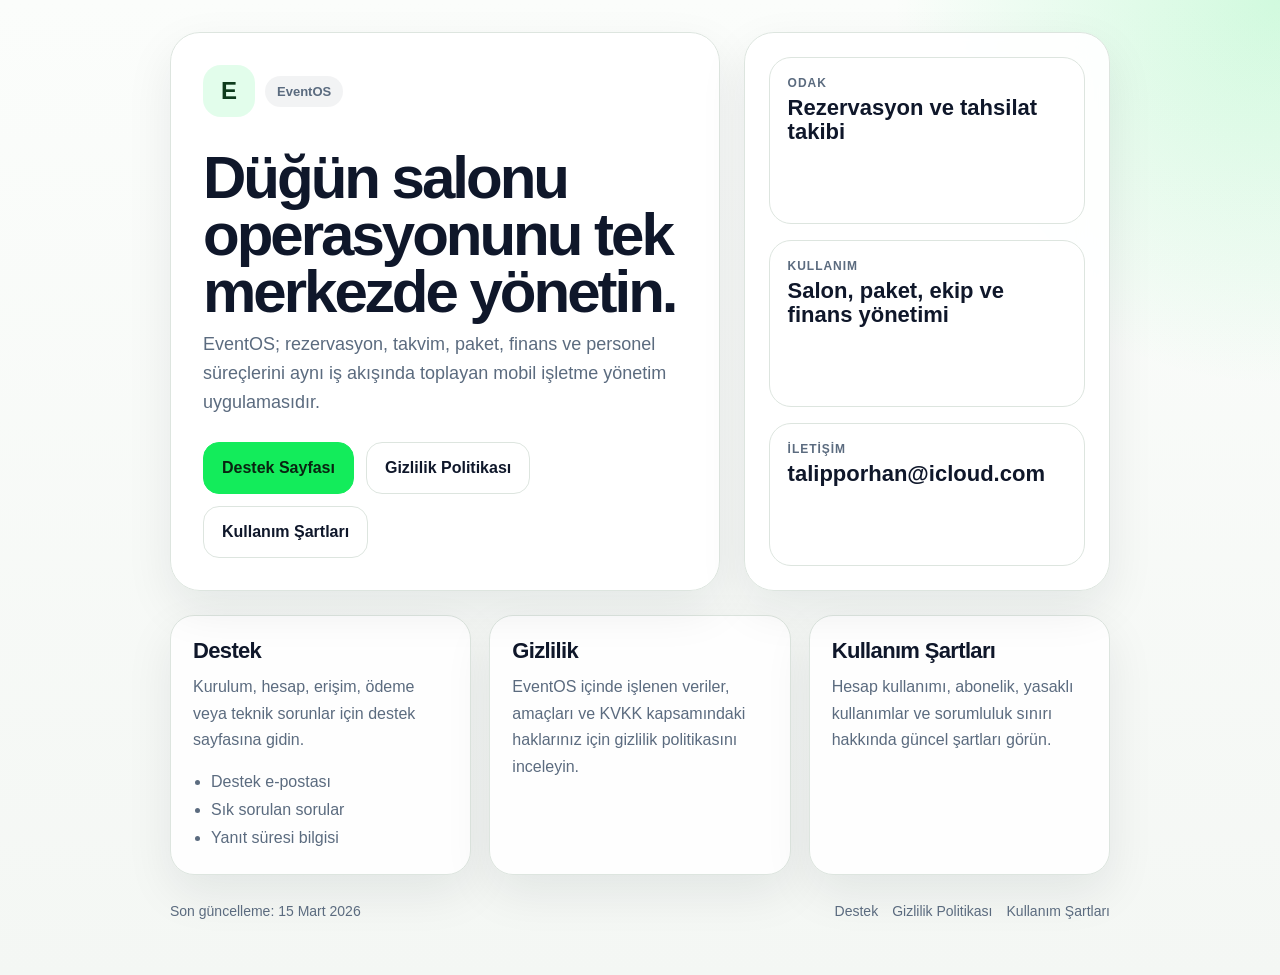
==== index.html @ c94a45d8 "Add files via upload" ====
<!DOCTYPE html>
<html lang="tr">
  <head>
    <meta charset="utf-8" />
    <meta name="viewport" content="width=device-width, initial-scale=1" />
    <title>EventOS</title>
    <style>
      :root {
        --bg: #f4f7f4;
        --surface: rgba(255, 255, 255, 0.92);
        --surface-strong: #ffffff;
        --text: #0f172a;
        --muted: #5b6b7f;
        --line: #dde5df;
        --accent: #13ec5b;
        --accent-dark: #0d3a1b;
        --shadow: 0 18px 48px rgba(15, 23, 42, 0.08);
      }

      * {
        box-sizing: border-box;
      }

      body {
        margin: 0;
        font-family: "SF Pro Display", "Inter", "Segoe UI", sans-serif;
        color: var(--text);
        background:
          radial-gradient(circle at top right, rgba(19, 236, 91, 0.18), transparent 24%),
          linear-gradient(180deg, #fbfdfb 0%, var(--bg) 100%);
      }

      a {
        color: inherit;
        text-decoration: none;
      }

      .shell {
        max-width: 980px;
        margin: 0 auto;
        padding: 32px 20px 56px;
      }

      .hero {
        display: grid;
        grid-template-columns: minmax(0, 1.2fr) minmax(280px, 0.8fr);
        gap: 24px;
        align-items: stretch;
      }

      .panel {
        background: var(--surface);
        border: 1px solid var(--line);
        border-radius: 30px;
        box-shadow: var(--shadow);
        backdrop-filter: blur(14px);
      }

      .hero-copy {
        padding: 32px;
      }

      .brand {
        display: inline-flex;
        align-items: center;
        gap: 10px;
        margin-bottom: 18px;
      }

      .brand-mark {
        width: 52px;
        height: 52px;
        border-radius: 18px;
        background: rgba(19, 236, 91, 0.12);
        display: grid;
        place-items: center;
        color: var(--accent-dark);
        font-weight: 900;
        font-size: 24px;
      }

      .eyebrow {
        display: inline-flex;
        align-items: center;
        gap: 8px;
        padding: 8px 12px;
        border-radius: 999px;
        background: rgba(15, 23, 42, 0.05);
        color: var(--muted);
        font-size: 13px;
        font-weight: 700;
      }

      h1 {
        margin: 14px 0 10px;
        font-size: clamp(38px, 6vw, 60px);
        line-height: 0.95;
        letter-spacing: -0.05em;
      }

      .lead {
        margin: 0;
        font-size: 18px;
        line-height: 1.6;
        color: var(--muted);
        max-width: 34rem;
      }

      .hero-actions {
        display: flex;
        flex-wrap: wrap;
        gap: 12px;
        margin-top: 26px;
      }

      .button {
        display: inline-flex;
        align-items: center;
        justify-content: center;
        min-height: 52px;
        padding: 0 18px;
        border-radius: 16px;
        border: 1px solid var(--line);
        background: var(--surface-strong);
        font-weight: 800;
      }

      .button-primary {
        background: var(--accent);
        border-color: var(--accent);
        color: #092411;
      }

      .hero-card {
        padding: 24px;
        display: grid;
        gap: 16px;
      }

      .metric {
        padding: 18px;
        border-radius: 22px;
        border: 1px solid var(--line);
        background: #fff;
      }

      .metric small {
        display: block;
        margin-bottom: 6px;
        color: var(--muted);
        font-size: 12px;
        font-weight: 800;
        letter-spacing: 0.08em;
        text-transform: uppercase;
      }

      .metric strong {
        display: block;
        font-size: 22px;
        line-height: 1.1;
      }

      .grid {
        display: grid;
        grid-template-columns: repeat(3, minmax(0, 1fr));
        gap: 18px;
        margin-top: 24px;
      }

      .card {
        padding: 22px;
        border-radius: 24px;
        border: 1px solid var(--line);
        background: rgba(255, 255, 255, 0.9);
        box-shadow: var(--shadow);
      }

      .card h2 {
        margin: 0 0 10px;
        font-size: 22px;
        letter-spacing: -0.03em;
      }

      .card p {
        margin: 0;
        color: var(--muted);
        line-height: 1.65;
      }

      .card ul {
        margin: 14px 0 0;
        padding-left: 18px;
        color: var(--muted);
        line-height: 1.75;
      }

      .footer {
        display: flex;
        flex-wrap: wrap;
        justify-content: space-between;
        gap: 12px;
        margin-top: 28px;
        color: var(--muted);
        font-size: 14px;
      }

      .footer-nav {
        display: flex;
        flex-wrap: wrap;
        gap: 14px;
      }

      @media (max-width: 860px) {
        .hero,
        .grid {
          grid-template-columns: 1fr;
        }

        .hero-copy,
        .hero-card,
        .card {
          padding: 24px;
        }
      }
    </style>
  </head>
  <body>
    <main class="shell">
      <section class="hero">
        <article class="panel hero-copy">
          <div class="brand">
            <div class="brand-mark">E</div>
            <span class="eyebrow">EventOS</span>
          </div>
          <h1>Düğün salonu operasyonunu tek merkezde yönetin.</h1>
          <p class="lead">
            EventOS; rezervasyon, takvim, paket, finans ve personel süreçlerini
            aynı iş akışında toplayan mobil işletme yönetim uygulamasıdır.
          </p>
          <div class="hero-actions">
            <a class="button button-primary" href="./support.html">Destek Sayfası</a>
            <a class="button" href="./privacy-policy.html">Gizlilik Politikası</a>
            <a class="button" href="./terms-of-use.html">Kullanım Şartları</a>
          </div>
        </article>

        <aside class="panel hero-card">
          <div class="metric">
            <small>Odak</small>
            <strong>Rezervasyon ve tahsilat takibi</strong>
          </div>
          <div class="metric">
            <small>Kullanım</small>
            <strong>Salon, paket, ekip ve finans yönetimi</strong>
          </div>
          <div class="metric">
            <small>İletişim</small>
            <strong>talipporhan@icloud.com</strong>
          </div>
        </aside>
      </section>

      <section class="grid">
        <article class="card">
          <h2>Destek</h2>
          <p>
            Kurulum, hesap, erişim, ödeme veya teknik sorunlar için destek
            sayfasına gidin.
          </p>
          <ul>
            <li>Destek e-postası</li>
            <li>Sık sorulan sorular</li>
            <li>Yanıt süresi bilgisi</li>
          </ul>
        </article>

        <article class="card">
          <h2>Gizlilik</h2>
          <p>
            EventOS içinde işlenen veriler, amaçları ve KVKK kapsamındaki
            haklarınız için gizlilik politikasını inceleyin.
          </p>
        </article>

        <article class="card">
          <h2>Kullanım Şartları</h2>
          <p>
            Hesap kullanımı, abonelik, yasaklı kullanımlar ve sorumluluk sınırı
            hakkında güncel şartları görün.
          </p>
        </article>
      </section>

      <footer class="footer">
        <span>Son güncelleme: 15 Mart 2026</span>
        <nav class="footer-nav">
          <a href="./support.html">Destek</a>
          <a href="./privacy-policy.html">Gizlilik Politikası</a>
          <a href="./terms-of-use.html">Kullanım Şartları</a>
        </nav>
      </footer>
    </main>
  </body>
</html>
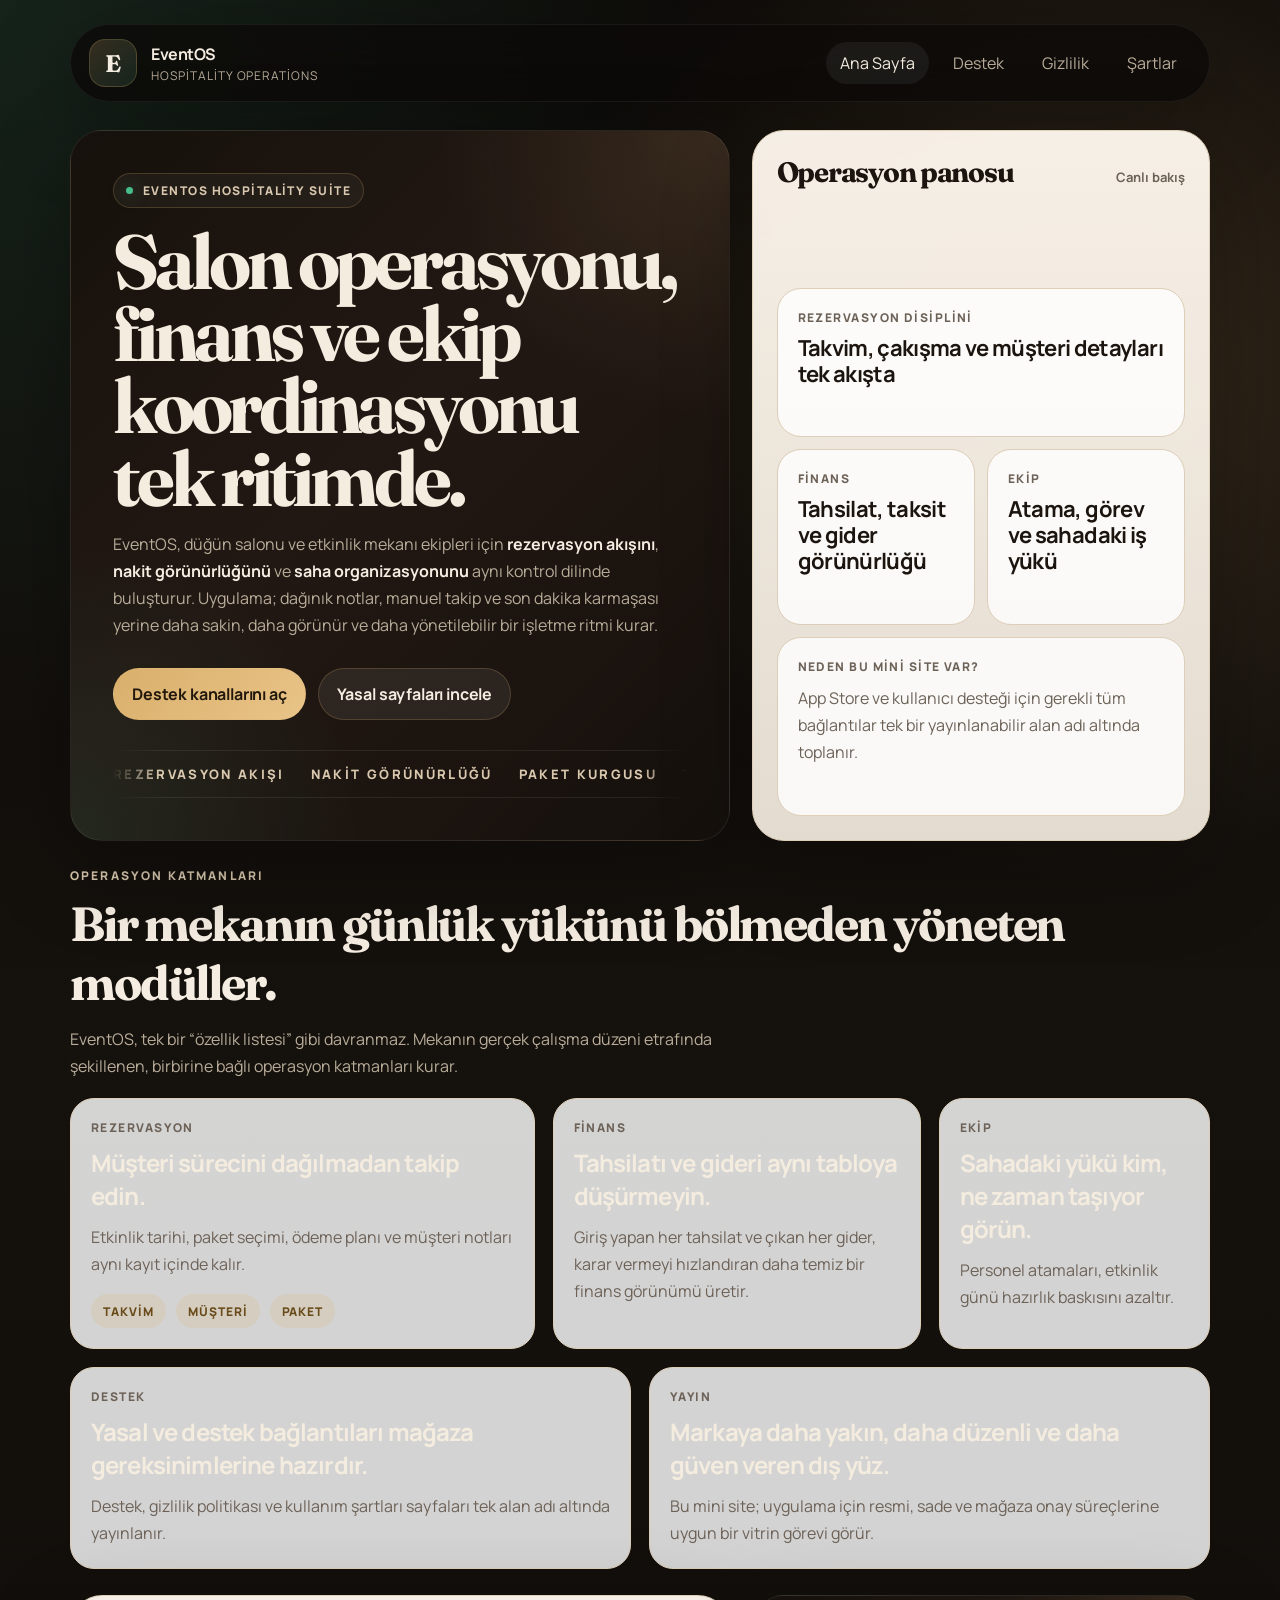
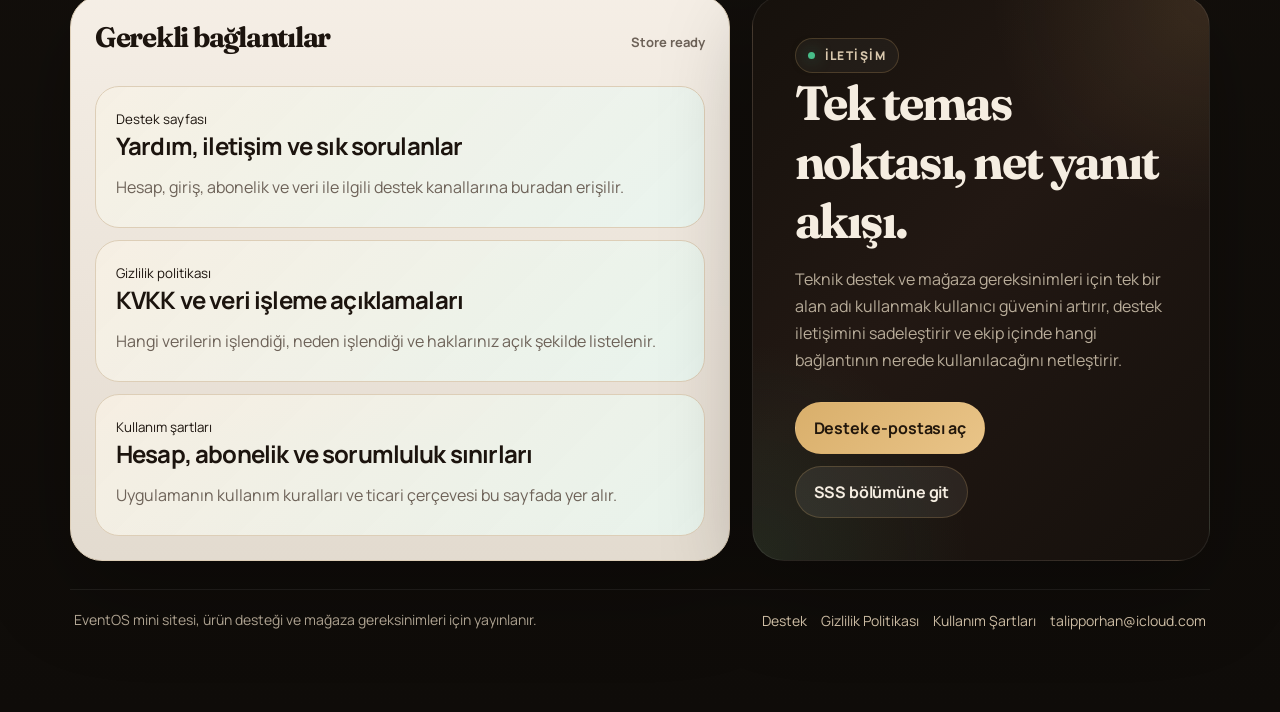
==== commit 3cce48f2: "Refresh marketing site design" ====
--- a/index.html
+++ b/index.html
@@ -3,302 +3,263 @@
   <head>
     <meta charset="utf-8" />
     <meta name="viewport" content="width=device-width, initial-scale=1" />
-    <title>EventOS</title>
-    <style>
-      :root {
-        --bg: #f4f7f4;
-        --surface: rgba(255, 255, 255, 0.92);
-        --surface-strong: #ffffff;
-        --text: #0f172a;
-        --muted: #5b6b7f;
-        --line: #dde5df;
-        --accent: #13ec5b;
-        --accent-dark: #0d3a1b;
-        --shadow: 0 18px 48px rgba(15, 23, 42, 0.08);
-      }
-
-      * {
-        box-sizing: border-box;
-      }
-
-      body {
-        margin: 0;
-        font-family: "SF Pro Display", "Inter", "Segoe UI", sans-serif;
-        color: var(--text);
-        background:
-          radial-gradient(circle at top right, rgba(19, 236, 91, 0.18), transparent 24%),
-          linear-gradient(180deg, #fbfdfb 0%, var(--bg) 100%);
-      }
-
-      a {
-        color: inherit;
-        text-decoration: none;
-      }
-
-      .shell {
-        max-width: 980px;
-        margin: 0 auto;
-        padding: 32px 20px 56px;
-      }
-
-      .hero {
-        display: grid;
-        grid-template-columns: minmax(0, 1.2fr) minmax(280px, 0.8fr);
-        gap: 24px;
-        align-items: stretch;
-      }
-
-      .panel {
-        background: var(--surface);
-        border: 1px solid var(--line);
-        border-radius: 30px;
-        box-shadow: var(--shadow);
-        backdrop-filter: blur(14px);
-      }
-
-      .hero-copy {
-        padding: 32px;
-      }
-
-      .brand {
-        display: inline-flex;
-        align-items: center;
-        gap: 10px;
-        margin-bottom: 18px;
-      }
-
-      .brand-mark {
-        width: 52px;
-        height: 52px;
-        border-radius: 18px;
-        background: rgba(19, 236, 91, 0.12);
-        display: grid;
-        place-items: center;
-        color: var(--accent-dark);
-        font-weight: 900;
-        font-size: 24px;
-      }
-
-      .eyebrow {
-        display: inline-flex;
-        align-items: center;
-        gap: 8px;
-        padding: 8px 12px;
-        border-radius: 999px;
-        background: rgba(15, 23, 42, 0.05);
-        color: var(--muted);
-        font-size: 13px;
-        font-weight: 700;
-      }
-
-      h1 {
-        margin: 14px 0 10px;
-        font-size: clamp(38px, 6vw, 60px);
-        line-height: 0.95;
-        letter-spacing: -0.05em;
-      }
-
-      .lead {
-        margin: 0;
-        font-size: 18px;
-        line-height: 1.6;
-        color: var(--muted);
-        max-width: 34rem;
-      }
-
-      .hero-actions {
-        display: flex;
-        flex-wrap: wrap;
-        gap: 12px;
-        margin-top: 26px;
-      }
-
-      .button {
-        display: inline-flex;
-        align-items: center;
-        justify-content: center;
-        min-height: 52px;
-        padding: 0 18px;
-        border-radius: 16px;
-        border: 1px solid var(--line);
-        background: var(--surface-strong);
-        font-weight: 800;
-      }
-
-      .button-primary {
-        background: var(--accent);
-        border-color: var(--accent);
-        color: #092411;
-      }
-
-      .hero-card {
-        padding: 24px;
-        display: grid;
-        gap: 16px;
-      }
-
-      .metric {
-        padding: 18px;
-        border-radius: 22px;
-        border: 1px solid var(--line);
-        background: #fff;
-      }
-
-      .metric small {
-        display: block;
-        margin-bottom: 6px;
-        color: var(--muted);
-        font-size: 12px;
-        font-weight: 800;
-        letter-spacing: 0.08em;
-        text-transform: uppercase;
-      }
-
-      .metric strong {
-        display: block;
-        font-size: 22px;
-        line-height: 1.1;
-      }
-
-      .grid {
-        display: grid;
-        grid-template-columns: repeat(3, minmax(0, 1fr));
-        gap: 18px;
-        margin-top: 24px;
-      }
-
-      .card {
-        padding: 22px;
-        border-radius: 24px;
-        border: 1px solid var(--line);
-        background: rgba(255, 255, 255, 0.9);
-        box-shadow: var(--shadow);
-      }
-
-      .card h2 {
-        margin: 0 0 10px;
-        font-size: 22px;
-        letter-spacing: -0.03em;
-      }
-
-      .card p {
-        margin: 0;
-        color: var(--muted);
-        line-height: 1.65;
-      }
-
-      .card ul {
-        margin: 14px 0 0;
-        padding-left: 18px;
-        color: var(--muted);
-        line-height: 1.75;
-      }
-
-      .footer {
-        display: flex;
-        flex-wrap: wrap;
-        justify-content: space-between;
-        gap: 12px;
-        margin-top: 28px;
-        color: var(--muted);
-        font-size: 14px;
-      }
-
-      .footer-nav {
-        display: flex;
-        flex-wrap: wrap;
-        gap: 14px;
-      }
-
-      @media (max-width: 860px) {
-        .hero,
-        .grid {
-          grid-template-columns: 1fr;
-        }
-
-        .hero-copy,
-        .hero-card,
-        .card {
-          padding: 24px;
+    <title>EventOS — Düğün Salonu Operasyonunu Tek Merkezde Yönetin</title>
+    <meta
+      name="description"
+      content="EventOS; düğün salonu ve etkinlik mekanı işletmeleri için rezervasyon, finans, paket ve personel süreçlerini tek akışta birleştiren operasyon platformudur."
+    />
+    <link rel="canonical" href="https://eventosportal.com/" />
+    <meta
+      property="og:title"
+      content="EventOS — Düğün Salonu Operasyonunu Tek Merkezde Yönetin"
+    />
+    <meta
+      property="og:description"
+      content="Rezervasyon, finans, paket ve ekip yönetimini aynı operasyon dili içinde toplayan EventOS mini sitesine göz atın."
+    />
+    <meta property="og:type" content="website" />
+    <meta property="og:url" content="https://eventosportal.com/" />
+    <meta
+      property="og:image"
+      content="https://eventosportal.com/assets/og-card.svg"
+    />
+    <meta name="twitter:card" content="summary_large_image" />
+    <meta
+      name="twitter:title"
+      content="EventOS — Düğün Salonu Operasyonunu Tek Merkezde Yönetin"
+    />
+    <meta
+      name="twitter:description"
+      content="Düğün salonu operasyonları için tasarlanmış modern rezervasyon, finans ve ekip yönetimi deneyimi."
+    />
+    <meta
+      name="twitter:image"
+      content="https://eventosportal.com/assets/og-card.svg"
+    />
+    <link rel="preconnect" href="https://fonts.googleapis.com" />
+    <link rel="preconnect" href="https://fonts.gstatic.com" crossorigin />
+    <link
+      href="https://fonts.googleapis.com/css2?family=Fraunces:opsz,wght@9..144,600;9..144,700&amp;family=Manrope:wght@400;500;700;800&amp;display=swap"
+      rel="stylesheet"
+    />
+    <link rel="icon" href="./assets/favicon.svg" type="image/svg+xml" />
+    <link rel="stylesheet" href="./assets/site.css" />
+    <script type="application/ld+json">
+      {
+        "@context": "https://schema.org",
+        "@type": "SoftwareApplication",
+        "name": "EventOS",
+        "applicationCategory": "BusinessApplication",
+        "operatingSystem": "iOS",
+        "url": "https://eventosportal.com/",
+        "description": "Düğün salonu ve etkinlik mekanı operasyonlarını tek merkezde yönetmek için geliştirilen mobil işletme yönetim uygulaması.",
+        "offers": {
+          "@type": "Offer",
+          "price": "0",
+          "priceCurrency": "TRY"
+        },
+        "publisher": {
+          "@type": "Organization",
+          "name": "EventOS",
+          "email": "talipporhan@icloud.com"
         }
       }
-    </style>
+    </script>
   </head>
-  <body>
-    <main class="shell">
-      <section class="hero">
-        <article class="panel hero-copy">
-          <div class="brand">
-            <div class="brand-mark">E</div>
-            <span class="eyebrow">EventOS</span>
+  <body class="page-home">
+    <a class="skip-link" href="#icerik">İçeriğe geç</a>
+    <div class="site-shell">
+      <header class="site-header">
+        <a class="brand" href="./index.html" aria-label="EventOS ana sayfa">
+          <span class="brand-mark">E</span>
+          <span class="brand-copy">
+            <strong>EventOS</strong>
+            <span>Hospitality Operations</span>
+          </span>
+        </a>
+        <nav class="nav-links" aria-label="Ana gezinme">
+          <a class="nav-link" href="./index.html" aria-current="page">Ana Sayfa</a>
+          <a class="nav-link" href="./support.html">Destek</a>
+          <a class="nav-link" href="./privacy-policy.html">Gizlilik</a>
+          <a class="nav-link" href="./terms-of-use.html">Şartlar</a>
+        </nav>
+      </header>
+
+      <main id="icerik">
+        <section class="hero-grid">
+          <article class="surface-dark hero-copy">
+            <span class="eyebrow">EventOS Hospitality Suite</span>
+            <h1>Salon operasyonu, finans ve ekip koordinasyonu tek ritimde.</h1>
+            <p>
+              EventOS, düğün salonu ve etkinlik mekanı ekipleri için
+              <strong>rezervasyon akışını</strong>,
+              <strong>nakit görünürlüğünü</strong> ve
+              <strong>saha organizasyonunu</strong> aynı kontrol dilinde buluşturur.
+              Uygulama; dağınık notlar, manuel takip ve son dakika karmaşası yerine
+              daha sakin, daha görünür ve daha yönetilebilir bir işletme ritmi kurar.
+            </p>
+            <div class="button-row">
+              <a class="button button-primary" href="./support.html">Destek kanallarını aç</a>
+              <a class="button button-secondary" href="./privacy-policy.html">Yasal sayfaları incele</a>
+            </div>
+            <div class="marquee" aria-hidden="true">
+              <div class="marquee-track">
+                <span>Rezervasyon akışı</span>
+                <span>Nakit görünürlüğü</span>
+                <span>Paket kurgusu</span>
+                <span>Takvim disiplini</span>
+                <span>Personel koordinasyonu</span>
+                <span>Rezervasyon akışı</span>
+                <span>Nakit görünürlüğü</span>
+                <span>Paket kurgusu</span>
+                <span>Takvim disiplini</span>
+                <span>Personel koordinasyonu</span>
+              </div>
+            </div>
+          </article>
+
+          <aside class="surface-paper hero-board" aria-label="Operasyon özeti">
+            <div class="board-heading">
+              <h2>Operasyon panosu</h2>
+              <span>Canlı bakış</span>
+            </div>
+            <div class="board-stack">
+              <article class="stat-card">
+                <small>Rezervasyon disiplini</small>
+                <strong>Takvim, çakışma ve müşteri detayları tek akışta</strong>
+              </article>
+              <div class="board-split">
+                <article class="stat-card">
+                  <small>Finans</small>
+                  <strong>Tahsilat, taksit ve gider görünürlüğü</strong>
+                </article>
+                <article class="stat-card">
+                  <small>Ekip</small>
+                  <strong>Atama, görev ve sahadaki iş yükü</strong>
+                </article>
+              </div>
+              <article class="timeline-card">
+                <small>Neden bu mini site var?</small>
+                <p>
+                  App Store ve kullanıcı desteği için gerekli tüm bağlantılar
+                  tek bir yayınlanabilir alan adı altında toplanır.
+                </p>
+              </article>
+            </div>
+          </aside>
+        </section>
+
+        <section class="section">
+          <div class="section-intro">
+            <div class="section-kicker">Operasyon Katmanları</div>
+            <h2 class="section-title">Bir mekanın günlük yükünü bölmeden yöneten modüller.</h2>
+            <p class="section-lead">
+              EventOS, tek bir “özellik listesi” gibi davranmaz. Mekanın gerçek
+              çalışma düzeni etrafında şekillenen, birbirine bağlı operasyon katmanları kurar.
+            </p>
           </div>
-          <h1>Düğün salonu operasyonunu tek merkezde yönetin.</h1>
-          <p class="lead">
-            EventOS; rezervasyon, takvim, paket, finans ve personel süreçlerini
-            aynı iş akışında toplayan mobil işletme yönetim uygulamasıdır.
-          </p>
-          <div class="hero-actions">
-            <a class="button button-primary" href="./support.html">Destek Sayfası</a>
-            <a class="button" href="./privacy-policy.html">Gizlilik Politikası</a>
-            <a class="button" href="./terms-of-use.html">Kullanım Şartları</a>
+          <div class="feature-grid">
+            <article class="feature-card">
+              <small>Rezervasyon</small>
+              <h3>Müşteri sürecini dağılmadan takip edin.</h3>
+              <p>
+                Etkinlik tarihi, paket seçimi, ödeme planı ve müşteri notları aynı kayıt içinde kalır.
+              </p>
+              <div class="tag-row">
+                <span class="tag">Takvim</span>
+                <span class="tag">Müşteri</span>
+                <span class="tag">Paket</span>
+              </div>
+            </article>
+            <article class="feature-card">
+              <small>Finans</small>
+              <h3>Tahsilatı ve gideri aynı tabloya düşürmeyin.</h3>
+              <p>
+                Giriş yapan her tahsilat ve çıkan her gider, karar vermeyi hızlandıran daha temiz bir finans görünümü üretir.
+              </p>
+            </article>
+            <article class="feature-card">
+              <small>Ekip</small>
+              <h3>Sahadaki yükü kim, ne zaman taşıyor görün.</h3>
+              <p>
+                Personel atamaları, etkinlik günü hazırlık baskısını azaltır.
+              </p>
+            </article>
+            <article class="feature-card">
+              <small>Destek</small>
+              <h3>Yasal ve destek bağlantıları mağaza gereksinimlerine hazırdır.</h3>
+              <p>
+                Destek, gizlilik politikası ve kullanım şartları sayfaları tek alan adı altında yayınlanır.
+              </p>
+            </article>
+            <article class="feature-card">
+              <small>Yayın</small>
+              <h3>Markaya daha yakın, daha düzenli ve daha güven veren dış yüz.</h3>
+              <p>
+                Bu mini site; uygulama için resmi, sade ve mağaza onay süreçlerine uygun bir vitrin görevi görür.
+              </p>
+            </article>
           </div>
-        </article>
-
-        <aside class="panel hero-card">
-          <div class="metric">
-            <small>Odak</small>
-            <strong>Rezervasyon ve tahsilat takibi</strong>
-          </div>
-          <div class="metric">
-            <small>Kullanım</small>
-            <strong>Salon, paket, ekip ve finans yönetimi</strong>
-          </div>
-          <div class="metric">
-            <small>İletişim</small>
-            <strong>talipporhan@icloud.com</strong>
-          </div>
-        </aside>
-      </section>
-
-      <section class="grid">
-        <article class="card">
-          <h2>Destek</h2>
-          <p>
-            Kurulum, hesap, erişim, ödeme veya teknik sorunlar için destek
-            sayfasına gidin.
-          </p>
-          <ul>
-            <li>Destek e-postası</li>
-            <li>Sık sorulan sorular</li>
-            <li>Yanıt süresi bilgisi</li>
-          </ul>
-        </article>
-
-        <article class="card">
-          <h2>Gizlilik</h2>
-          <p>
-            EventOS içinde işlenen veriler, amaçları ve KVKK kapsamındaki
-            haklarınız için gizlilik politikasını inceleyin.
-          </p>
-        </article>
-
-        <article class="card">
-          <h2>Kullanım Şartları</h2>
-          <p>
-            Hesap kullanımı, abonelik, yasaklı kullanımlar ve sorumluluk sınırı
-            hakkında güncel şartları görün.
-          </p>
-        </article>
-      </section>
+        </section>
+
+        <section class="section content-grid">
+          <article class="surface-paper hero-board">
+            <div class="board-heading">
+              <h2>Gerekli bağlantılar</h2>
+              <span>Store ready</span>
+            </div>
+            <div class="board-stack">
+              <article class="note-card">
+                <small>Destek sayfası</small>
+                <h3><a href="./support.html">Yardım, iletişim ve sık sorulanlar</a></h3>
+                <p>
+                  Hesap, giriş, abonelik ve veri ile ilgili destek kanallarına buradan erişilir.
+                </p>
+              </article>
+              <article class="note-card">
+                <small>Gizlilik politikası</small>
+                <h3><a href="./privacy-policy.html">KVKK ve veri işleme açıklamaları</a></h3>
+                <p>
+                  Hangi verilerin işlendiği, neden işlendiği ve haklarınız açık şekilde listelenir.
+                </p>
+              </article>
+              <article class="note-card">
+                <small>Kullanım şartları</small>
+                <h3><a href="./terms-of-use.html">Hesap, abonelik ve sorumluluk sınırları</a></h3>
+                <p>
+                  Uygulamanın kullanım kuralları ve ticari çerçevesi bu sayfada yer alır.
+                </p>
+              </article>
+            </div>
+          </article>
+
+          <article class="surface-dark hero-copy">
+            <span class="eyebrow">İletişim</span>
+            <h2 class="section-title">Tek temas noktası, net yanıt akışı.</h2>
+            <p>
+              Teknik destek ve mağaza gereksinimleri için tek bir alan adı kullanmak
+              kullanıcı güvenini artırır, destek iletişimini sadeleştirir ve ekip içinde
+              hangi bağlantının nerede kullanılacağını netleştirir.
+            </p>
+            <div class="button-row">
+              <a class="button button-primary" href="mailto:talipporhan@icloud.com">Destek e-postası aç</a>
+              <a class="button button-secondary" href="./support.html#sss">SSS bölümüne git</a>
+            </div>
+          </article>
+        </section>
+      </main>
 
       <footer class="footer">
-        <span>Son güncelleme: 15 Mart 2026</span>
-        <nav class="footer-nav">
+        <p class="footer-copy">
+          EventOS mini sitesi, ürün desteği ve mağaza gereksinimleri için yayınlanır.
+        </p>
+        <nav class="footer-nav" aria-label="Alt gezinme">
           <a href="./support.html">Destek</a>
           <a href="./privacy-policy.html">Gizlilik Politikası</a>
           <a href="./terms-of-use.html">Kullanım Şartları</a>
+          <a href="mailto:talipporhan@icloud.com">talipporhan@icloud.com</a>
         </nav>
       </footer>
-    </main>
+    </div>
   </body>
 </html>
--- a/assets/site.css
+++ b/assets/site.css
@@ -0,0 +1,760 @@
+:root {
+  color-scheme: dark;
+  --bg: #0f0c09;
+  --bg-strong: #17120e;
+  --bg-soft: #241c15;
+  --paper: #f5ede1;
+  --paper-strong: #fff8ef;
+  --paper-muted: #d9c8ae;
+  --text: #f4ecdf;
+  --text-muted: #b9ad9a;
+  --ink: #1c140e;
+  --ink-muted: #6d6258;
+  --accent: #d9af6b;
+  --accent-soft: rgba(217, 175, 107, 0.18);
+  --emerald: #47bd89;
+  --emerald-soft: rgba(71, 189, 137, 0.18);
+  --line: rgba(217, 175, 107, 0.22);
+  --paper-line: #ddceb7;
+  --shadow: 0 28px 90px rgba(0, 0, 0, 0.28);
+  --radius-xl: 32px;
+  --radius-lg: 24px;
+  --radius-md: 18px;
+  --radius-sm: 14px;
+}
+
+*,
+*::before,
+*::after {
+  box-sizing: border-box;
+}
+
+html {
+  scroll-behavior: smooth;
+}
+
+body {
+  margin: 0;
+  min-height: 100vh;
+  font-family: "Manrope", "Segoe UI", sans-serif;
+  color: var(--text);
+  background:
+    radial-gradient(circle at top left, rgba(71, 189, 137, 0.14), transparent 28%),
+    radial-gradient(circle at 85% 15%, rgba(217, 175, 107, 0.18), transparent 24%),
+    linear-gradient(180deg, #0d0a08 0%, #15110d 45%, #0f0c09 100%);
+}
+
+body::before {
+  content: "";
+  position: fixed;
+  inset: 0;
+  pointer-events: none;
+  background-image: linear-gradient(
+    rgba(255, 255, 255, 0.03) 1px,
+    transparent 1px
+  );
+  background-size: 100% 34px;
+  mask-image: linear-gradient(180deg, rgba(0, 0, 0, 0.45), transparent 80%);
+  opacity: 0.35;
+}
+
+a {
+  color: inherit;
+  text-decoration: none;
+}
+
+img {
+  display: block;
+  max-width: 100%;
+}
+
+button,
+input,
+textarea,
+select {
+  font: inherit;
+}
+
+:focus-visible {
+  outline: 3px solid rgba(217, 175, 107, 0.7);
+  outline-offset: 3px;
+}
+
+.skip-link {
+  position: absolute;
+  left: 16px;
+  top: -80px;
+  z-index: 999;
+  padding: 12px 16px;
+  border-radius: 999px;
+  background: var(--paper-strong);
+  color: var(--ink);
+  transition: top 0.2s ease;
+}
+
+.skip-link:focus {
+  top: 16px;
+}
+
+.site-shell {
+  position: relative;
+  max-width: 1180px;
+  margin: 0 auto;
+  padding: 24px 20px 80px;
+}
+
+.site-header {
+  display: flex;
+  align-items: center;
+  justify-content: space-between;
+  gap: 18px;
+  padding: 14px 18px;
+  margin-bottom: 28px;
+  border: 1px solid rgba(255, 255, 255, 0.06);
+  border-radius: 999px;
+  background: rgba(12, 10, 8, 0.78);
+  box-shadow: var(--shadow);
+  backdrop-filter: blur(18px);
+}
+
+.brand {
+  display: inline-flex;
+  align-items: center;
+  gap: 14px;
+  min-width: 0;
+}
+
+.brand-mark {
+  width: 48px;
+  height: 48px;
+  border-radius: 16px;
+  display: grid;
+  place-items: center;
+  border: 1px solid rgba(217, 175, 107, 0.22);
+  background:
+    linear-gradient(135deg, rgba(217, 175, 107, 0.18), rgba(71, 189, 137, 0.12)),
+    rgba(255, 255, 255, 0.02);
+  font-family: "Fraunces", Georgia, serif;
+  font-size: 24px;
+  font-weight: 700;
+  color: var(--paper);
+}
+
+.brand-copy {
+  display: grid;
+  gap: 2px;
+}
+
+.brand-copy strong {
+  font-size: 16px;
+  letter-spacing: -0.03em;
+}
+
+.brand-copy span {
+  color: var(--text-muted);
+  font-size: 12px;
+  letter-spacing: 0.08em;
+  text-transform: uppercase;
+}
+
+.nav-links {
+  display: flex;
+  flex-wrap: wrap;
+  justify-content: flex-end;
+  gap: 10px;
+}
+
+.nav-link {
+  display: inline-flex;
+  align-items: center;
+  justify-content: center;
+  min-height: 42px;
+  padding: 0 14px;
+  border-radius: 999px;
+  color: var(--text-muted);
+  transition:
+    color 0.2s ease,
+    background-color 0.2s ease,
+    border-color 0.2s ease;
+}
+
+.nav-link:hover,
+.nav-link[aria-current="page"] {
+  color: var(--paper);
+  background: rgba(255, 255, 255, 0.06);
+}
+
+.button-row {
+  display: flex;
+  flex-wrap: wrap;
+  gap: 12px;
+}
+
+.button {
+  display: inline-flex;
+  align-items: center;
+  justify-content: center;
+  min-height: 52px;
+  padding: 0 18px;
+  border-radius: 999px;
+  border: 1px solid var(--line);
+  background: rgba(255, 255, 255, 0.04);
+  color: var(--paper);
+  font-weight: 700;
+  letter-spacing: -0.01em;
+  transition:
+    transform 0.2s ease,
+    border-color 0.2s ease,
+    background-color 0.2s ease;
+}
+
+.button:hover {
+  transform: translateY(-1px);
+  border-color: rgba(217, 175, 107, 0.42);
+}
+
+.button-primary {
+  background: linear-gradient(135deg, var(--accent), #e9c488);
+  color: #22170c;
+  border-color: transparent;
+}
+
+.button-secondary {
+  background: rgba(255, 255, 255, 0.07);
+}
+
+.eyebrow {
+  display: inline-flex;
+  align-items: center;
+  gap: 10px;
+  padding: 8px 12px;
+  border-radius: 999px;
+  border: 1px solid rgba(217, 175, 107, 0.22);
+  background: rgba(255, 255, 255, 0.04);
+  color: var(--paper-muted);
+  font-size: 12px;
+  font-weight: 800;
+  letter-spacing: 0.12em;
+  text-transform: uppercase;
+}
+
+.eyebrow::before {
+  content: "";
+  width: 7px;
+  height: 7px;
+  border-radius: 999px;
+  background: var(--emerald);
+  box-shadow: 0 0 16px rgba(71, 189, 137, 0.6);
+}
+
+.hero-grid,
+.content-grid {
+  display: grid;
+  grid-template-columns: minmax(0, 1.18fr) minmax(300px, 0.82fr);
+  gap: 22px;
+}
+
+.surface-dark,
+.surface-paper {
+  position: relative;
+  overflow: hidden;
+  border-radius: var(--radius-xl);
+  box-shadow: var(--shadow);
+}
+
+.surface-dark {
+  border: 1px solid rgba(255, 255, 255, 0.08);
+  background:
+    radial-gradient(circle at top right, rgba(217, 175, 107, 0.12), transparent 30%),
+    radial-gradient(circle at left bottom, rgba(71, 189, 137, 0.1), transparent 30%),
+    linear-gradient(135deg, #16110c 0%, #221813 45%, #15100c 100%);
+}
+
+.surface-paper {
+  border: 1px solid var(--paper-line);
+  background:
+    linear-gradient(180deg, rgba(255, 248, 239, 0.96), rgba(245, 237, 225, 0.92));
+  color: var(--ink);
+}
+
+.hero-copy {
+  padding: 42px;
+}
+
+.hero-copy h1,
+.page-hero h1 {
+  margin: 18px 0 16px;
+  font-family: "Fraunces", Georgia, serif;
+  font-size: clamp(48px, 6vw, 78px);
+  line-height: 0.94;
+  letter-spacing: -0.055em;
+  text-wrap: balance;
+}
+
+.hero-copy p,
+.page-hero p,
+.section-lead,
+.support-note,
+.card-copy,
+.legal-lead,
+.legal-article p,
+.legal-article li,
+.faq-card p,
+.meta-card p,
+.contact-card p,
+.timeline-card p,
+.footer-copy {
+  max-width: 65ch;
+  color: var(--text-muted);
+  line-height: 1.7;
+}
+
+.hero-copy p strong,
+.page-hero p strong {
+  color: var(--paper);
+}
+
+.hero-copy .button-row {
+  margin-top: 28px;
+}
+
+.marquee {
+  position: relative;
+  margin-top: 30px;
+  padding: 14px 0;
+  border-top: 1px solid rgba(255, 255, 255, 0.08);
+  border-bottom: 1px solid rgba(255, 255, 255, 0.08);
+  overflow: hidden;
+  mask-image: linear-gradient(90deg, transparent, black 8%, black 92%, transparent);
+}
+
+.marquee-track {
+  display: flex;
+  gap: 26px;
+  width: max-content;
+  color: var(--paper-muted);
+  font-size: 13px;
+  font-weight: 800;
+  letter-spacing: 0.18em;
+  text-transform: uppercase;
+  animation: marquee 22s linear infinite;
+}
+
+.hero-board {
+  padding: 24px;
+  display: grid;
+  gap: 14px;
+}
+
+.board-heading {
+  display: flex;
+  justify-content: space-between;
+  gap: 16px;
+  align-items: baseline;
+}
+
+.board-heading h2,
+.section-title,
+.card-title,
+.legal-article h2 {
+  margin: 0;
+  font-family: "Fraunces", Georgia, serif;
+  letter-spacing: -0.045em;
+}
+
+.board-heading h2 {
+  font-size: 28px;
+}
+
+.board-heading span {
+  color: var(--ink-muted);
+  font-size: 13px;
+  font-weight: 700;
+}
+
+.stat-card,
+.timeline-card,
+.feature-card,
+.contact-card,
+.faq-card,
+.meta-card,
+.legal-card,
+.note-card {
+  border-radius: var(--radius-lg);
+  border: 1px solid var(--paper-line);
+  background: rgba(255, 255, 255, 0.82);
+}
+
+.stat-card,
+.timeline-card,
+.feature-card,
+.contact-card,
+.faq-card,
+.meta-card,
+.note-card {
+  padding: 20px;
+}
+
+.stat-card small,
+.timeline-card small,
+.feature-card small,
+.contact-card small,
+.faq-card small,
+.meta-card small,
+.legal-card small {
+  display: block;
+  margin-bottom: 10px;
+  color: var(--ink-muted);
+  font-size: 12px;
+  font-weight: 800;
+  letter-spacing: 0.12em;
+  text-transform: uppercase;
+}
+
+.stat-card strong,
+.contact-card strong,
+.faq-card strong,
+.meta-card strong,
+.timeline-card strong {
+  display: block;
+  font-size: 22px;
+  line-height: 1.18;
+  letter-spacing: -0.03em;
+}
+
+.board-stack {
+  display: grid;
+  gap: 12px;
+}
+
+.board-split {
+  display: grid;
+  grid-template-columns: repeat(2, minmax(0, 1fr));
+  gap: 12px;
+}
+
+.section {
+  margin-top: 26px;
+}
+
+.section-intro {
+  margin-bottom: 18px;
+}
+
+.section-kicker {
+  margin-bottom: 10px;
+  color: var(--paper-muted);
+  font-size: 12px;
+  font-weight: 800;
+  letter-spacing: 0.18em;
+  text-transform: uppercase;
+}
+
+.section-title {
+  font-size: clamp(34px, 4vw, 48px);
+  color: var(--paper);
+}
+
+.section-lead {
+  margin-top: 14px;
+}
+
+.feature-grid {
+  display: grid;
+  grid-template-columns: repeat(12, minmax(0, 1fr));
+  gap: 18px;
+}
+
+.feature-grid > *:nth-child(1) {
+  grid-column: span 5;
+}
+
+.feature-grid > *:nth-child(2) {
+  grid-column: span 4;
+}
+
+.feature-grid > *:nth-child(3) {
+  grid-column: span 3;
+}
+
+.feature-grid > *:nth-child(4),
+.feature-grid > *:nth-child(5) {
+  grid-column: span 6;
+}
+
+.feature-card {
+  min-height: 100%;
+}
+
+.feature-card h3,
+.contact-card h3,
+.legal-card h3,
+.note-card h3 {
+  margin: 0 0 12px;
+  font-size: 24px;
+  letter-spacing: -0.035em;
+}
+
+.feature-card p,
+.contact-card p,
+.note-card p,
+.timeline-card p,
+.faq-card p {
+  margin: 0;
+  color: var(--ink-muted);
+  line-height: 1.7;
+}
+
+.tag-row {
+  display: flex;
+  flex-wrap: wrap;
+  gap: 10px;
+  margin-top: 16px;
+}
+
+.tag {
+  display: inline-flex;
+  align-items: center;
+  min-height: 34px;
+  padding: 0 12px;
+  border-radius: 999px;
+  background: var(--accent-soft);
+  color: #694a19;
+  font-size: 12px;
+  font-weight: 800;
+  letter-spacing: 0.08em;
+  text-transform: uppercase;
+}
+
+.section-grid-two,
+.support-grid,
+.faq-grid,
+.legal-grid {
+  display: grid;
+  grid-template-columns: repeat(2, minmax(0, 1fr));
+  gap: 18px;
+}
+
+.page-hero {
+  padding: 34px;
+  margin-bottom: 24px;
+}
+
+.page-hero h1 {
+  font-size: clamp(42px, 5vw, 64px);
+}
+
+.page-hero p {
+  margin: 0;
+}
+
+.page-hero .button-row {
+  margin-top: 24px;
+}
+
+.page-hero-meta {
+  margin-top: 24px;
+  display: flex;
+  flex-wrap: wrap;
+  gap: 12px;
+}
+
+.meta-pill {
+  display: inline-flex;
+  align-items: center;
+  min-height: 38px;
+  padding: 0 14px;
+  border-radius: 999px;
+  background: rgba(255, 255, 255, 0.08);
+  color: var(--paper-muted);
+  border: 1px solid rgba(255, 255, 255, 0.08);
+  font-size: 13px;
+  font-weight: 700;
+}
+
+.legal-grid {
+  align-items: start;
+}
+
+.legal-sidebar {
+  display: grid;
+  gap: 18px;
+  position: sticky;
+  top: 24px;
+}
+
+.legal-article {
+  padding: 28px;
+  border-radius: var(--radius-xl);
+  border: 1px solid var(--paper-line);
+  background: rgba(255, 248, 239, 0.95);
+  color: var(--ink);
+  box-shadow: var(--shadow);
+}
+
+.legal-article > p:first-of-type {
+  margin-top: 0;
+}
+
+.legal-article h2 {
+  margin-top: 28px;
+  font-size: 28px;
+  color: var(--ink);
+}
+
+.legal-article ul {
+  padding-left: 20px;
+}
+
+.legal-nav {
+  display: grid;
+  gap: 10px;
+}
+
+.legal-nav a {
+  display: block;
+  padding: 14px 16px;
+  border-radius: var(--radius-sm);
+  border: 1px solid var(--paper-line);
+  background: rgba(255, 255, 255, 0.72);
+  color: var(--ink);
+  font-weight: 700;
+}
+
+.support-grid {
+  align-items: stretch;
+}
+
+.contact-card strong a,
+.legal-article a,
+.footer-nav a {
+  color: #51381b;
+}
+
+.faq-grid {
+  margin-top: 18px;
+}
+
+.note-card {
+  background:
+    linear-gradient(135deg, rgba(217, 175, 107, 0.15), rgba(71, 189, 137, 0.1)),
+    rgba(255, 255, 255, 0.82);
+}
+
+.footer {
+  display: flex;
+  flex-wrap: wrap;
+  justify-content: space-between;
+  gap: 14px;
+  align-items: center;
+  margin-top: 28px;
+  padding: 18px 4px 0;
+  border-top: 1px solid rgba(255, 255, 255, 0.08);
+}
+
+.footer-copy {
+  margin: 0;
+  font-size: 14px;
+}
+
+.footer-nav {
+  display: flex;
+  flex-wrap: wrap;
+  gap: 14px;
+  color: var(--paper-muted);
+  font-size: 14px;
+}
+
+.footer-nav a {
+  color: inherit;
+}
+
+.visually-hidden {
+  position: absolute;
+  width: 1px;
+  height: 1px;
+  padding: 0;
+  margin: -1px;
+  overflow: hidden;
+  clip: rect(0, 0, 0, 0);
+  white-space: nowrap;
+  border: 0;
+}
+
+@keyframes marquee {
+  from {
+    transform: translateX(0);
+  }
+  to {
+    transform: translateX(-50%);
+  }
+}
+
+@media (prefers-reduced-motion: reduce) {
+  html {
+    scroll-behavior: auto;
+  }
+
+  .marquee-track {
+    animation: none;
+  }
+
+  .button,
+  .nav-link {
+    transition: none;
+  }
+}
+
+@media (max-width: 980px) {
+  .site-header,
+  .hero-grid,
+  .content-grid,
+  .support-grid,
+  .faq-grid,
+  .legal-grid,
+  .section-grid-two {
+    grid-template-columns: 1fr;
+  }
+
+  .legal-sidebar {
+    position: static;
+  }
+
+  .feature-grid {
+    grid-template-columns: 1fr;
+  }
+
+  .feature-grid > *:nth-child(n) {
+    grid-column: auto;
+  }
+}
+
+@media (max-width: 720px) {
+  .site-shell {
+    padding-inline: 16px;
+  }
+
+  .site-header,
+  .hero-copy,
+  .hero-board,
+  .page-hero,
+  .legal-article,
+  .stat-card,
+  .timeline-card,
+  .feature-card,
+  .contact-card,
+  .faq-card,
+  .meta-card,
+  .note-card {
+    padding: 20px;
+  }
+
+  .hero-copy h1,
+  .page-hero h1 {
+    font-size: clamp(38px, 13vw, 56px);
+  }
+
+  .board-split {
+    grid-template-columns: 1fr;
+  }
+}
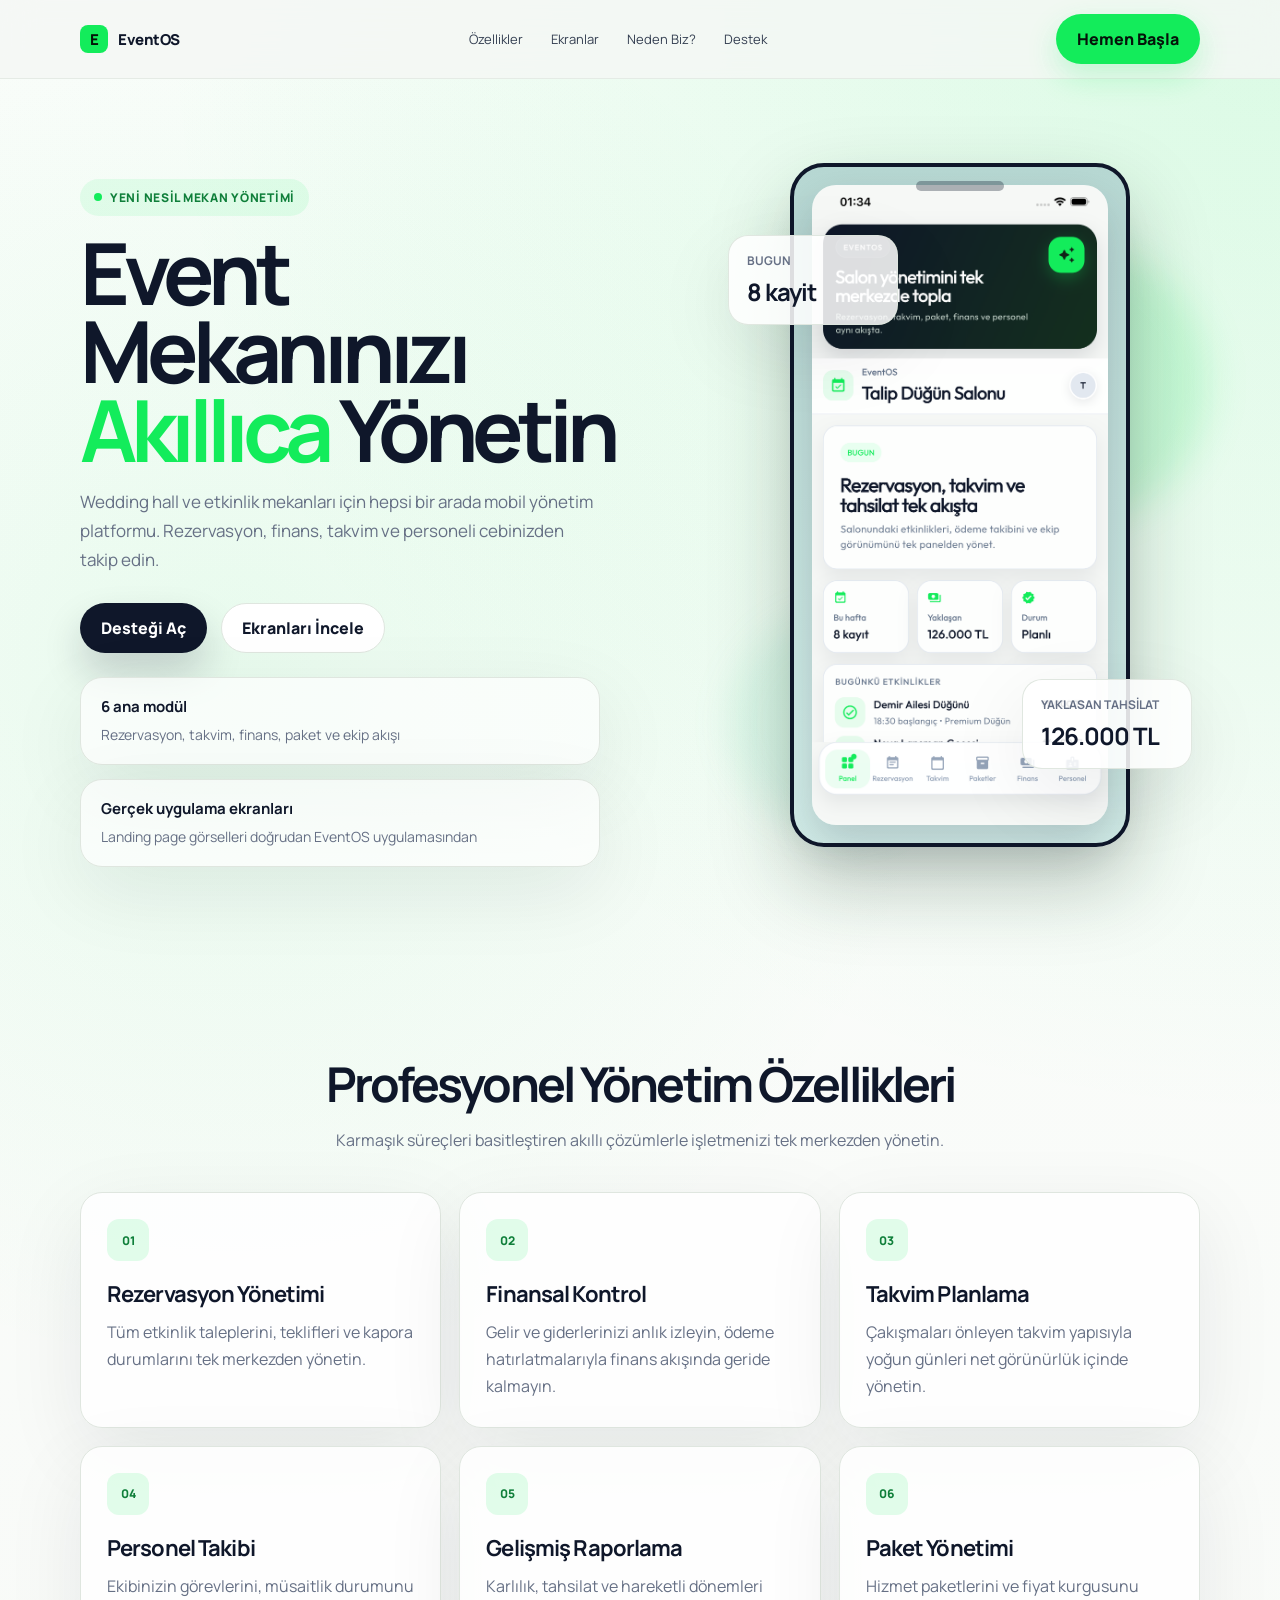
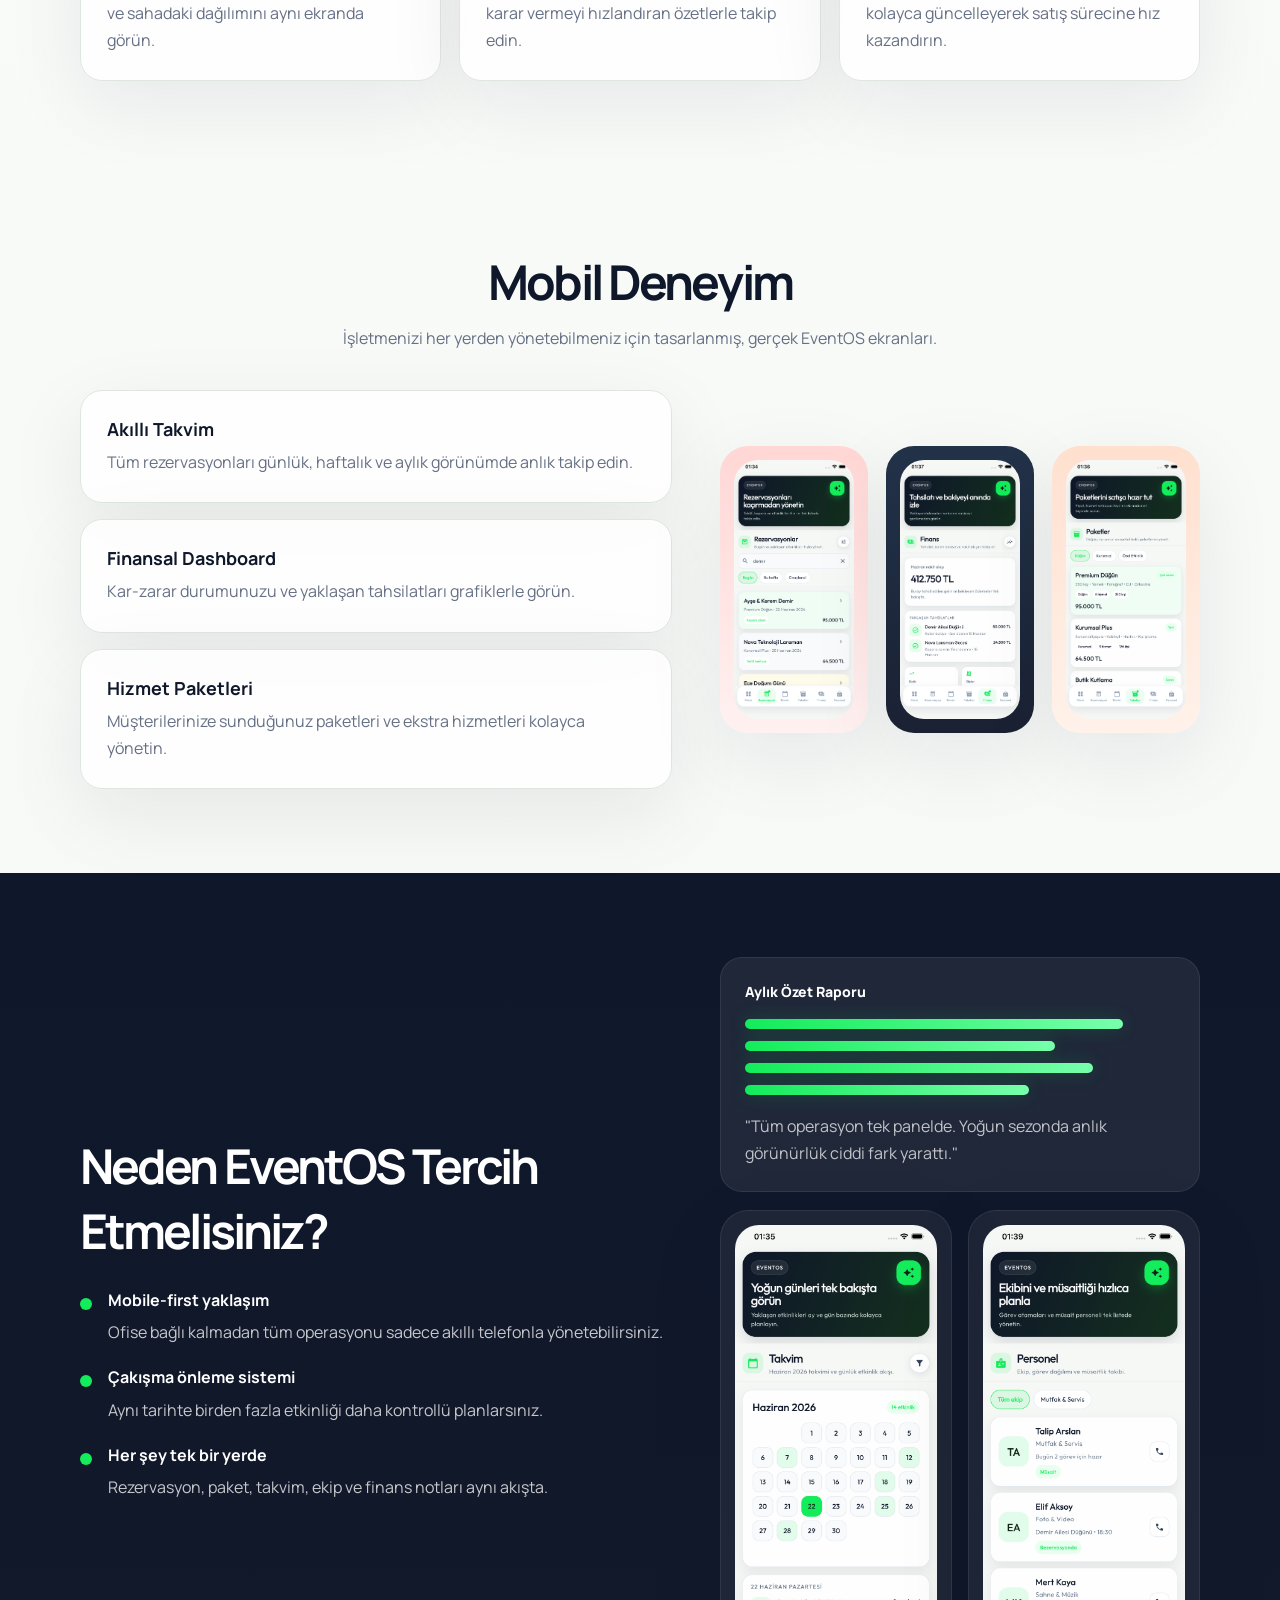
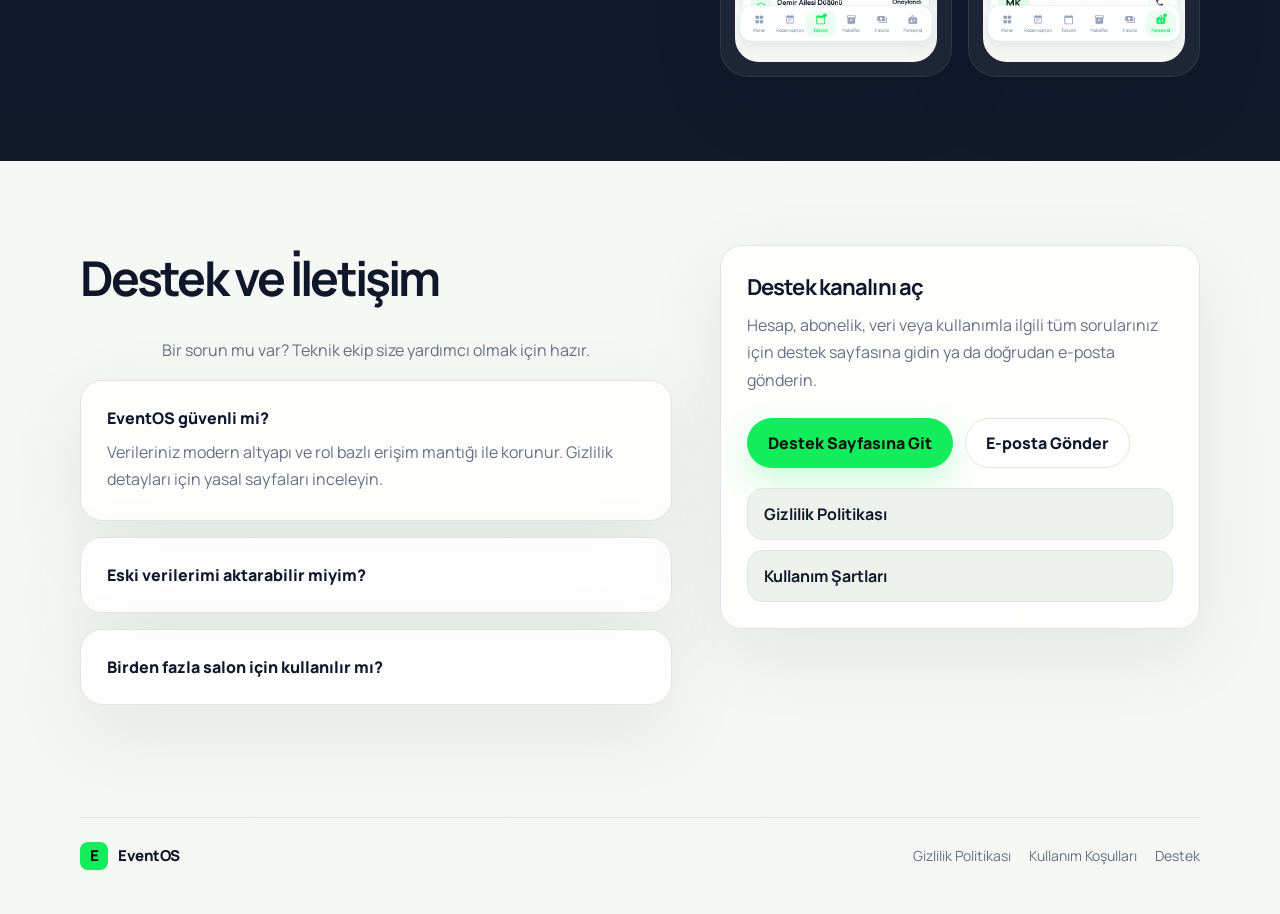
==== commit 7b1f0a75: "Rebuild landing page with app screenshots" ====
--- a/index.html
+++ b/index.html
@@ -3,19 +3,19 @@
   <head>
     <meta charset="utf-8" />
     <meta name="viewport" content="width=device-width, initial-scale=1" />
-    <title>EventOS — Düğün Salonu Operasyonunu Tek Merkezde Yönetin</title>
+    <title>EventOS — Event Mekanınızı Akıllıca Yönetin</title>
     <meta
       name="description"
-      content="EventOS; düğün salonu ve etkinlik mekanı işletmeleri için rezervasyon, finans, paket ve personel süreçlerini tek akışta birleştiren operasyon platformudur."
+      content="EventOS; düğün salonu ve etkinlik mekanı işletmeleri için rezervasyon, finans, takvim ve personel yönetimini tek merkezde toplayan mobil operasyon platformudur."
     />
     <link rel="canonical" href="https://eventosportal.com/" />
     <meta
       property="og:title"
-      content="EventOS — Düğün Salonu Operasyonunu Tek Merkezde Yönetin"
+      content="EventOS — Event Mekanınızı Akıllıca Yönetin"
     />
     <meta
       property="og:description"
-      content="Rezervasyon, finans, paket ve ekip yönetimini aynı operasyon dili içinde toplayan EventOS mini sitesine göz atın."
+      content="Gerçek uygulama ekranlarıyla desteklenen modern EventOS landing page."
     />
     <meta property="og:type" content="website" />
     <meta property="og:url" content="https://eventosportal.com/" />
@@ -26,11 +26,11 @@
     <meta name="twitter:card" content="summary_large_image" />
     <meta
       name="twitter:title"
-      content="EventOS — Düğün Salonu Operasyonunu Tek Merkezde Yönetin"
+      content="EventOS — Event Mekanınızı Akıllıca Yönetin"
     />
     <meta
       name="twitter:description"
-      content="Düğün salonu operasyonları için tasarlanmış modern rezervasyon, finans ve ekip yönetimi deneyimi."
+      content="Rezervasyon, takvim, finans ve personel yönetimini tek akışta toplayın."
     />
     <meta
       name="twitter:image"
@@ -39,11 +39,11 @@
     <link rel="preconnect" href="https://fonts.googleapis.com" />
     <link rel="preconnect" href="https://fonts.gstatic.com" crossorigin />
     <link
-      href="https://fonts.googleapis.com/css2?family=Fraunces:opsz,wght@9..144,600;9..144,700&amp;family=Manrope:wght@400;500;700;800&amp;display=swap"
+      href="https://fonts.googleapis.com/css2?family=Manrope:wght@400;500;700;800&amp;display=swap"
       rel="stylesheet"
     />
     <link rel="icon" href="./assets/favicon.svg" type="image/svg+xml" />
-    <link rel="stylesheet" href="./assets/site.css" />
+    <link rel="stylesheet" href="./assets/landing.css" />
     <script type="application/ld+json">
       {
         "@context": "https://schema.org",
@@ -52,214 +52,339 @@
         "applicationCategory": "BusinessApplication",
         "operatingSystem": "iOS",
         "url": "https://eventosportal.com/",
-        "description": "Düğün salonu ve etkinlik mekanı operasyonlarını tek merkezde yönetmek için geliştirilen mobil işletme yönetim uygulaması.",
-        "offers": {
-          "@type": "Offer",
-          "price": "0",
-          "priceCurrency": "TRY"
-        },
+        "description": "Düğün salonu ve etkinlik mekanı operasyonlarını tek merkezde yönetmek için geliştirilen mobil uygulama.",
         "publisher": {
           "@type": "Organization",
-          "name": "EventOS",
-          "email": "talipporhan@icloud.com"
+          "name": "EventOS"
         }
       }
     </script>
   </head>
-  <body class="page-home">
+  <body>
     <a class="skip-link" href="#icerik">İçeriğe geç</a>
-    <div class="site-shell">
-      <header class="site-header">
+
+    <header class="site-header">
+      <div class="container nav-shell">
         <a class="brand" href="./index.html" aria-label="EventOS ana sayfa">
           <span class="brand-mark">E</span>
-          <span class="brand-copy">
-            <strong>EventOS</strong>
-            <span>Hospitality Operations</span>
-          </span>
+          <span class="brand-text">EventOS</span>
         </a>
+
         <nav class="nav-links" aria-label="Ana gezinme">
-          <a class="nav-link" href="./index.html" aria-current="page">Ana Sayfa</a>
-          <a class="nav-link" href="./support.html">Destek</a>
-          <a class="nav-link" href="./privacy-policy.html">Gizlilik</a>
-          <a class="nav-link" href="./terms-of-use.html">Şartlar</a>
+          <a href="#ozellikler">Özellikler</a>
+          <a href="#ekranlar">Ekranlar</a>
+          <a href="#neden">Neden Biz?</a>
+          <a href="./support.html">Destek</a>
         </nav>
-      </header>
-
-      <main id="icerik">
-        <section class="hero-grid">
-          <article class="surface-dark hero-copy">
-            <span class="eyebrow">EventOS Hospitality Suite</span>
-            <h1>Salon operasyonu, finans ve ekip koordinasyonu tek ritimde.</h1>
-            <p>
-              EventOS, düğün salonu ve etkinlik mekanı ekipleri için
-              <strong>rezervasyon akışını</strong>,
-              <strong>nakit görünürlüğünü</strong> ve
-              <strong>saha organizasyonunu</strong> aynı kontrol dilinde buluşturur.
-              Uygulama; dağınık notlar, manuel takip ve son dakika karmaşası yerine
-              daha sakin, daha görünür ve daha yönetilebilir bir işletme ritmi kurar.
-            </p>
-            <div class="button-row">
-              <a class="button button-primary" href="./support.html">Destek kanallarını aç</a>
-              <a class="button button-secondary" href="./privacy-policy.html">Yasal sayfaları incele</a>
-            </div>
-            <div class="marquee" aria-hidden="true">
-              <div class="marquee-track">
-                <span>Rezervasyon akışı</span>
-                <span>Nakit görünürlüğü</span>
-                <span>Paket kurgusu</span>
-                <span>Takvim disiplini</span>
-                <span>Personel koordinasyonu</span>
-                <span>Rezervasyon akışı</span>
-                <span>Nakit görünürlüğü</span>
-                <span>Paket kurgusu</span>
-                <span>Takvim disiplini</span>
-                <span>Personel koordinasyonu</span>
-              </div>
-            </div>
-          </article>
-
-          <aside class="surface-paper hero-board" aria-label="Operasyon özeti">
-            <div class="board-heading">
-              <h2>Operasyon panosu</h2>
-              <span>Canlı bakış</span>
-            </div>
-            <div class="board-stack">
-              <article class="stat-card">
-                <small>Rezervasyon disiplini</small>
-                <strong>Takvim, çakışma ve müşteri detayları tek akışta</strong>
-              </article>
-              <div class="board-split">
-                <article class="stat-card">
-                  <small>Finans</small>
-                  <strong>Tahsilat, taksit ve gider görünürlüğü</strong>
-                </article>
-                <article class="stat-card">
-                  <small>Ekip</small>
-                  <strong>Atama, görev ve sahadaki iş yükü</strong>
-                </article>
-              </div>
-              <article class="timeline-card">
-                <small>Neden bu mini site var?</small>
+
+        <a class="nav-cta" href="./support.html">Hemen Başla</a>
+      </div>
+    </header>
+
+    <main id="icerik">
+      <section class="hero-section">
+        <div class="container hero-grid">
+          <div class="hero-copy">
+            <span class="eyebrow">
+              <span class="eyebrow-dot"></span>
+              Yeni nesil mekan yönetimi
+            </span>
+            <h1>
+              Event
+              <br />
+              Mekanınızı
+              <span>Akıllıca</span>
+              Yönetin
+            </h1>
+            <p>
+              Wedding hall ve etkinlik mekanları için hepsi bir arada mobil
+              yönetim platformu. Rezervasyon, finans, takvim ve personeli
+              cebinizden takip edin.
+            </p>
+
+            <div class="hero-actions">
+              <a class="button button-dark" href="./support.html">Desteği Aç</a>
+              <a class="button button-light" href="#ekranlar">Ekranları İncele</a>
+            </div>
+
+            <div class="hero-meta">
+              <div class="meta-chip">
+                <strong>6 ana modül</strong>
+                <span>Rezervasyon, takvim, finans, paket ve ekip akışı</span>
+              </div>
+              <div class="meta-chip">
+                <strong>Gerçek uygulama ekranları</strong>
+                <span>Landing page görselleri doğrudan EventOS uygulamasından</span>
+              </div>
+            </div>
+          </div>
+
+          <div class="hero-visual">
+            <div class="glow glow-primary"></div>
+            <div class="glow glow-soft"></div>
+            <div class="device-stage">
+              <div class="device-card device-card-top">
+                <span>Bugun</span>
+                <strong>8 kayit</strong>
+              </div>
+              <div class="device-card device-card-bottom">
+                <span>Yaklasan tahsilat</span>
+                <strong>126.000 TL</strong>
+              </div>
+              <div class="phone-frame">
+                <div class="phone-notch"></div>
+                <img
+                  src="./assets/app/dashboard.png"
+                  alt="EventOS dashboard ekranı"
+                />
+              </div>
+            </div>
+          </div>
+        </div>
+      </section>
+
+      <section class="feature-section" id="ozellikler">
+        <div class="container">
+          <div class="section-heading">
+            <h2>Profesyonel Yönetim Özellikleri</h2>
+            <p>
+              Karmaşık süreçleri basitleştiren akıllı çözümlerle işletmenizi
+              tek merkezden yönetin.
+            </p>
+          </div>
+
+          <div class="feature-grid">
+            <article class="feature-card">
+              <span class="feature-icon">01</span>
+              <h3>Rezervasyon Yönetimi</h3>
+              <p>
+                Tüm etkinlik taleplerini, teklifleri ve kapora durumlarını tek
+                merkezden yönetin.
+              </p>
+            </article>
+            <article class="feature-card">
+              <span class="feature-icon">02</span>
+              <h3>Finansal Kontrol</h3>
+              <p>
+                Gelir ve giderlerinizi anlık izleyin, ödeme hatırlatmalarıyla
+                finans akışında geride kalmayın.
+              </p>
+            </article>
+            <article class="feature-card">
+              <span class="feature-icon">03</span>
+              <h3>Takvim Planlama</h3>
+              <p>
+                Çakışmaları önleyen takvim yapısıyla yoğun günleri net
+                görünürlük içinde yönetin.
+              </p>
+            </article>
+            <article class="feature-card">
+              <span class="feature-icon">04</span>
+              <h3>Personel Takibi</h3>
+              <p>
+                Ekibinizin görevlerini, müsaitlik durumunu ve sahadaki
+                dağılımını aynı ekranda görün.
+              </p>
+            </article>
+            <article class="feature-card">
+              <span class="feature-icon">05</span>
+              <h3>Gelişmiş Raporlama</h3>
+              <p>
+                Karlılık, tahsilat ve hareketli dönemleri karar vermeyi
+                hızlandıran özetlerle takip edin.
+              </p>
+            </article>
+            <article class="feature-card">
+              <span class="feature-icon">06</span>
+              <h3>Paket Yönetimi</h3>
+              <p>
+                Hizmet paketlerini ve fiyat kurgusunu kolayca güncelleyerek
+                satış sürecine hız kazandırın.
+              </p>
+            </article>
+          </div>
+        </div>
+      </section>
+
+      <section class="screens-section" id="ekranlar">
+        <div class="container">
+          <div class="section-heading">
+            <h2>Mobil Deneyim</h2>
+            <p>
+              İşletmenizi her yerden yönetebilmeniz için tasarlanmış, gerçek
+              EventOS ekranları.
+            </p>
+          </div>
+
+          <div class="screens-layout">
+            <div class="screens-copy">
+              <div class="bullet-card">
+                <strong>Akıllı Takvim</strong>
                 <p>
-                  App Store ve kullanıcı desteği için gerekli tüm bağlantılar
-                  tek bir yayınlanabilir alan adı altında toplanır.
+                  Tüm rezervasyonları günlük, haftalık ve aylık görünümde anlık
+                  takip edin.
                 </p>
-              </article>
-            </div>
-          </aside>
-        </section>
-
-        <section class="section">
-          <div class="section-intro">
-            <div class="section-kicker">Operasyon Katmanları</div>
-            <h2 class="section-title">Bir mekanın günlük yükünü bölmeden yöneten modüller.</h2>
-            <p class="section-lead">
-              EventOS, tek bir “özellik listesi” gibi davranmaz. Mekanın gerçek
-              çalışma düzeni etrafında şekillenen, birbirine bağlı operasyon katmanları kurar.
-            </p>
-          </div>
-          <div class="feature-grid">
-            <article class="feature-card">
-              <small>Rezervasyon</small>
-              <h3>Müşteri sürecini dağılmadan takip edin.</h3>
-              <p>
-                Etkinlik tarihi, paket seçimi, ödeme planı ve müşteri notları aynı kayıt içinde kalır.
-              </p>
-              <div class="tag-row">
-                <span class="tag">Takvim</span>
-                <span class="tag">Müşteri</span>
-                <span class="tag">Paket</span>
-              </div>
-            </article>
-            <article class="feature-card">
-              <small>Finans</small>
-              <h3>Tahsilatı ve gideri aynı tabloya düşürmeyin.</h3>
-              <p>
-                Giriş yapan her tahsilat ve çıkan her gider, karar vermeyi hızlandıran daha temiz bir finans görünümü üretir.
-              </p>
-            </article>
-            <article class="feature-card">
-              <small>Ekip</small>
-              <h3>Sahadaki yükü kim, ne zaman taşıyor görün.</h3>
-              <p>
-                Personel atamaları, etkinlik günü hazırlık baskısını azaltır.
-              </p>
-            </article>
-            <article class="feature-card">
-              <small>Destek</small>
-              <h3>Yasal ve destek bağlantıları mağaza gereksinimlerine hazırdır.</h3>
-              <p>
-                Destek, gizlilik politikası ve kullanım şartları sayfaları tek alan adı altında yayınlanır.
-              </p>
-            </article>
-            <article class="feature-card">
-              <small>Yayın</small>
-              <h3>Markaya daha yakın, daha düzenli ve daha güven veren dış yüz.</h3>
-              <p>
-                Bu mini site; uygulama için resmi, sade ve mağaza onay süreçlerine uygun bir vitrin görevi görür.
-              </p>
-            </article>
-          </div>
-        </section>
-
-        <section class="section content-grid">
-          <article class="surface-paper hero-board">
-            <div class="board-heading">
-              <h2>Gerekli bağlantılar</h2>
-              <span>Store ready</span>
-            </div>
-            <div class="board-stack">
-              <article class="note-card">
-                <small>Destek sayfası</small>
-                <h3><a href="./support.html">Yardım, iletişim ve sık sorulanlar</a></h3>
+              </div>
+              <div class="bullet-card">
+                <strong>Finansal Dashboard</strong>
                 <p>
-                  Hesap, giriş, abonelik ve veri ile ilgili destek kanallarına buradan erişilir.
+                  Kar-zarar durumunuzu ve yaklaşan tahsilatları grafiklerle
+                  görün.
                 </p>
-              </article>
-              <article class="note-card">
-                <small>Gizlilik politikası</small>
-                <h3><a href="./privacy-policy.html">KVKK ve veri işleme açıklamaları</a></h3>
+              </div>
+              <div class="bullet-card">
+                <strong>Hizmet Paketleri</strong>
                 <p>
-                  Hangi verilerin işlendiği, neden işlendiği ve haklarınız açık şekilde listelenir.
+                  Müşterilerinize sunduğunuz paketleri ve ekstra hizmetleri
+                  kolayca yönetin.
                 </p>
-              </article>
-              <article class="note-card">
-                <small>Kullanım şartları</small>
-                <h3><a href="./terms-of-use.html">Hesap, abonelik ve sorumluluk sınırları</a></h3>
-                <p>
-                  Uygulamanın kullanım kuralları ve ticari çerçevesi bu sayfada yer alır.
-                </p>
-              </article>
-            </div>
-          </article>
-
-          <article class="surface-dark hero-copy">
-            <span class="eyebrow">İletişim</span>
-            <h2 class="section-title">Tek temas noktası, net yanıt akışı.</h2>
-            <p>
-              Teknik destek ve mağaza gereksinimleri için tek bir alan adı kullanmak
-              kullanıcı güvenini artırır, destek iletişimini sadeleştirir ve ekip içinde
-              hangi bağlantının nerede kullanılacağını netleştirir.
-            </p>
-            <div class="button-row">
-              <a class="button button-primary" href="mailto:talipporhan@icloud.com">Destek e-postası aç</a>
-              <a class="button button-secondary" href="./support.html#sss">SSS bölümüne git</a>
-            </div>
-          </article>
-        </section>
-      </main>
-
-      <footer class="footer">
-        <p class="footer-copy">
-          EventOS mini sitesi, ürün desteği ve mağaza gereksinimleri için yayınlanır.
-        </p>
-        <nav class="footer-nav" aria-label="Alt gezinme">
+              </div>
+            </div>
+
+            <div class="screens-showcase">
+              <figure class="showcase-phone accent-pink">
+                <img
+                  src="./assets/app/reservations.png"
+                  alt="EventOS rezervasyon listesi ekranı"
+                />
+              </figure>
+              <figure class="showcase-phone accent-dark">
+                <img
+                  src="./assets/app/finance.png"
+                  alt="EventOS finans ekranı"
+                />
+              </figure>
+              <figure class="showcase-phone accent-peach">
+                <img
+                  src="./assets/app/packages.png"
+                  alt="EventOS paketler ekranı"
+                />
+              </figure>
+            </div>
+          </div>
+        </div>
+      </section>
+
+      <section class="reason-section" id="neden">
+        <div class="container reason-shell">
+          <div class="reason-copy">
+            <h2>Neden EventOS Tercih Etmelisiniz?</h2>
+            <ul class="reason-list">
+              <li>
+                <strong>Mobile-first yaklaşım</strong>
+                Ofise bağlı kalmadan tüm operasyonu sadece akıllı telefonla
+                yönetebilirsiniz.
+              </li>
+              <li>
+                <strong>Çakışma önleme sistemi</strong>
+                Aynı tarihte birden fazla etkinliği daha kontrollü planlarsınız.
+              </li>
+              <li>
+                <strong>Her şey tek bir yerde</strong>
+                Rezervasyon, paket, takvim, ekip ve finans notları aynı akışta.
+              </li>
+            </ul>
+          </div>
+
+          <div class="reason-panel">
+            <div class="report-card">
+              <span>Aylık Özet Raporu</span>
+              <div class="report-bars">
+                <i style="width: 88%"></i>
+                <i style="width: 72%"></i>
+                <i style="width: 81%"></i>
+                <i style="width: 66%"></i>
+              </div>
+              <p>
+                "Tüm operasyon tek panelde. Yoğun sezonda anlık görünürlük
+                ciddi fark yarattı."
+              </p>
+            </div>
+
+            <div class="mini-stack">
+              <figure class="mini-phone">
+                <img
+                  src="./assets/app/calendar.png"
+                  alt="EventOS takvim ekranı"
+                />
+              </figure>
+              <figure class="mini-phone">
+                <img
+                  src="./assets/app/staff.png"
+                  alt="EventOS personel ekranı"
+                />
+              </figure>
+            </div>
+          </div>
+        </div>
+      </section>
+
+      <section class="contact-section">
+        <div class="container contact-grid">
+          <div class="faq-column">
+            <h2>Destek ve İletişim</h2>
+            <p>
+              Bir sorun mu var? Teknik ekip size yardımcı olmak için hazır.
+            </p>
+
+            <details open>
+              <summary>EventOS güvenli mi?</summary>
+              <p>
+                Verileriniz modern altyapı ve rol bazlı erişim mantığı ile
+                korunur. Gizlilik detayları için yasal sayfaları inceleyin.
+              </p>
+            </details>
+
+            <details>
+              <summary>Eski verilerimi aktarabilir miyim?</summary>
+              <p>
+                Geçiş senaryosu verinin yapısına göre değişir. Destek ekibine
+                mevcut sisteminizi yazarak yönlendirme alabilirsiniz.
+              </p>
+            </details>
+
+            <details>
+              <summary>Birden fazla salon için kullanılır mı?</summary>
+              <p>
+                Uygulama mekan bazlı organizasyonu destekleyecek şekilde
+                tasarlanmıştır. Kullanım yapınıza göre model netleştirilebilir.
+              </p>
+            </details>
+          </div>
+
+          <div class="contact-card">
+            <h3>Destek kanalını aç</h3>
+            <p>
+              Hesap, abonelik, veri veya kullanımla ilgili tüm sorularınız için
+              destek sayfasına gidin ya da doğrudan e-posta gönderin.
+            </p>
+
+            <div class="contact-actions">
+              <a class="button button-green" href="./support.html">Destek Sayfasına Git</a>
+              <a class="button button-outline" href="mailto:talipporhan@icloud.com">E-posta Gönder</a>
+            </div>
+
+            <div class="link-grid">
+              <a href="./privacy-policy.html">Gizlilik Politikası</a>
+              <a href="./terms-of-use.html">Kullanım Şartları</a>
+            </div>
+          </div>
+        </div>
+      </section>
+    </main>
+
+    <footer class="site-footer">
+      <div class="container footer-shell">
+        <a class="brand footer-brand" href="./index.html">
+          <span class="brand-mark">E</span>
+          <span class="brand-text">EventOS</span>
+        </a>
+        <nav class="footer-links" aria-label="Alt gezinme">
+          <a href="./privacy-policy.html">Gizlilik Politikası</a>
+          <a href="./terms-of-use.html">Kullanım Koşulları</a>
           <a href="./support.html">Destek</a>
-          <a href="./privacy-policy.html">Gizlilik Politikası</a>
-          <a href="./terms-of-use.html">Kullanım Şartları</a>
-          <a href="mailto:talipporhan@icloud.com">talipporhan@icloud.com</a>
         </nav>
-      </footer>
-    </div>
+      </div>
+    </footer>
   </body>
 </html>
--- a/assets/landing.css
+++ b/assets/landing.css
@@ -0,0 +1,701 @@
+:root {
+  --bg: #f5f7f4;
+  --surface: rgba(255, 255, 255, 0.88);
+  --surface-strong: #ffffff;
+  --surface-muted: #eef2ec;
+  --text: #0f172a;
+  --muted: #667085;
+  --line: #dfe6df;
+  --dark: #0f172a;
+  --dark-soft: #162033;
+  --green: #13ec5b;
+  --green-deep: #0f7f3a;
+  --shadow: 0 24px 80px rgba(15, 23, 42, 0.08);
+  --radius-xl: 36px;
+  --radius-lg: 28px;
+  --radius-md: 22px;
+  --radius-sm: 16px;
+}
+
+*,
+*::before,
+*::after {
+  box-sizing: border-box;
+}
+
+html {
+  scroll-behavior: smooth;
+}
+
+body {
+  margin: 0;
+  font-family: "Manrope", "Segoe UI", sans-serif;
+  color: var(--text);
+  background:
+    radial-gradient(circle at top right, rgba(19, 236, 91, 0.14), transparent 26%),
+    radial-gradient(circle at 18% 16%, rgba(19, 236, 91, 0.08), transparent 20%),
+    linear-gradient(180deg, #fbfdfb 0%, var(--bg) 100%);
+}
+
+a {
+  color: inherit;
+  text-decoration: none;
+}
+
+img {
+  display: block;
+  max-width: 100%;
+}
+
+:focus-visible {
+  outline: 3px solid rgba(19, 236, 91, 0.45);
+  outline-offset: 4px;
+}
+
+.skip-link {
+  position: absolute;
+  top: -80px;
+  left: 16px;
+  z-index: 1000;
+  padding: 12px 16px;
+  border-radius: 999px;
+  background: var(--dark);
+  color: #fff;
+}
+
+.skip-link:focus {
+  top: 16px;
+}
+
+.container {
+  width: min(1120px, calc(100% - 40px));
+  margin: 0 auto;
+}
+
+.site-header {
+  position: sticky;
+  top: 0;
+  z-index: 50;
+  backdrop-filter: blur(18px);
+  background: rgba(245, 247, 244, 0.82);
+  border-bottom: 1px solid rgba(223, 230, 223, 0.7);
+}
+
+.nav-shell {
+  display: flex;
+  align-items: center;
+  justify-content: space-between;
+  gap: 16px;
+  min-height: 78px;
+}
+
+.brand {
+  display: inline-flex;
+  align-items: center;
+  gap: 10px;
+  font-weight: 800;
+  letter-spacing: -0.03em;
+}
+
+.brand-mark {
+  width: 28px;
+  height: 28px;
+  display: grid;
+  place-items: center;
+  border-radius: 8px;
+  background: var(--green);
+  color: #041308;
+  font-size: 15px;
+}
+
+.brand-text {
+  font-size: 15px;
+}
+
+.nav-links {
+  display: flex;
+  align-items: center;
+  gap: 28px;
+  font-size: 13px;
+  color: #354052;
+}
+
+.nav-links a:hover,
+.footer-links a:hover {
+  color: var(--green-deep);
+}
+
+.nav-cta,
+.button {
+  display: inline-flex;
+  align-items: center;
+  justify-content: center;
+  min-height: 50px;
+  padding: 0 20px;
+  border-radius: 999px;
+  border: 1px solid transparent;
+  font-weight: 800;
+  transition:
+    transform 0.18s ease,
+    box-shadow 0.18s ease,
+    background-color 0.18s ease;
+}
+
+.nav-cta:hover,
+.button:hover {
+  transform: translateY(-1px);
+}
+
+.nav-cta,
+.button-green {
+  background: var(--green);
+  color: #05140a;
+  box-shadow: 0 12px 30px rgba(19, 236, 91, 0.22);
+}
+
+.button-dark {
+  background: var(--dark);
+  color: #fff;
+  box-shadow: 0 20px 38px rgba(15, 23, 42, 0.18);
+}
+
+.button-light,
+.button-outline {
+  background: #fff;
+  border-color: var(--line);
+  color: var(--text);
+}
+
+.hero-section,
+.feature-section,
+.screens-section,
+.reason-section,
+.contact-section {
+  padding: 84px 0;
+}
+
+.hero-grid,
+.screens-layout,
+.contact-grid,
+.reason-shell {
+  display: grid;
+  grid-template-columns: minmax(0, 1fr) minmax(360px, 480px);
+  gap: 48px;
+  align-items: center;
+}
+
+.hero-copy h1 {
+  margin: 18px 0 18px;
+  font-size: clamp(3rem, 7vw, 5.35rem);
+  line-height: 0.92;
+  letter-spacing: -0.07em;
+}
+
+.hero-copy h1 span {
+  color: var(--green);
+}
+
+.hero-copy p {
+  max-width: 520px;
+  margin: 0 0 28px;
+  font-size: 17px;
+  line-height: 1.7;
+  color: var(--muted);
+}
+
+.eyebrow {
+  display: inline-flex;
+  align-items: center;
+  gap: 8px;
+  padding: 10px 14px;
+  border-radius: 999px;
+  background: rgba(19, 236, 91, 0.09);
+  color: var(--green-deep);
+  font-size: 12px;
+  font-weight: 800;
+  letter-spacing: 0.06em;
+  text-transform: uppercase;
+}
+
+.eyebrow-dot {
+  width: 8px;
+  height: 8px;
+  border-radius: 50%;
+  background: var(--green);
+}
+
+.hero-actions {
+  display: flex;
+  flex-wrap: wrap;
+  gap: 14px;
+  margin-bottom: 24px;
+}
+
+.hero-meta {
+  display: grid;
+  gap: 14px;
+  max-width: 520px;
+}
+
+.meta-chip {
+  padding: 18px 20px;
+  border: 1px solid var(--line);
+  border-radius: var(--radius-md);
+  background: rgba(255, 255, 255, 0.68);
+  box-shadow: var(--shadow);
+}
+
+.meta-chip strong {
+  display: block;
+  margin-bottom: 6px;
+  font-size: 15px;
+}
+
+.meta-chip span {
+  color: var(--muted);
+  font-size: 14px;
+  line-height: 1.6;
+}
+
+.hero-visual {
+  position: relative;
+  min-height: 720px;
+}
+
+.glow {
+  position: absolute;
+  border-radius: 50%;
+  filter: blur(18px);
+}
+
+.glow-primary {
+  right: -10px;
+  top: 80px;
+  width: 280px;
+  height: 280px;
+  background: rgba(19, 236, 91, 0.16);
+}
+
+.glow-soft {
+  left: 10px;
+  bottom: 50px;
+  width: 220px;
+  height: 220px;
+  background: rgba(67, 208, 153, 0.12);
+}
+
+.device-stage {
+  position: relative;
+  display: flex;
+  align-items: center;
+  justify-content: center;
+  min-height: 100%;
+}
+
+.phone-frame {
+  position: relative;
+  width: min(100%, 340px);
+  padding: 18px;
+  border-radius: 34px;
+  background: linear-gradient(180deg, #b7d8d3 0%, #d4efea 100%);
+  border: 4px solid #0f172a;
+  box-shadow: 0 36px 80px rgba(19, 47, 32, 0.26);
+}
+
+.phone-notch {
+  position: absolute;
+  top: 14px;
+  left: 50%;
+  width: 88px;
+  height: 10px;
+  border-radius: 999px;
+  background: rgba(15, 23, 42, 0.32);
+  transform: translateX(-50%);
+}
+
+.phone-frame img {
+  width: 100%;
+  border-radius: 24px;
+  box-shadow: 0 20px 44px rgba(15, 23, 42, 0.18);
+}
+
+.device-card {
+  position: absolute;
+  z-index: 2;
+  width: 170px;
+  padding: 16px 18px;
+  border-radius: 20px;
+  background: rgba(255, 255, 255, 0.86);
+  border: 1px solid rgba(223, 230, 223, 0.95);
+  box-shadow: var(--shadow);
+}
+
+.device-card span {
+  display: block;
+  margin-bottom: 6px;
+  color: var(--muted);
+  font-size: 12px;
+  font-weight: 700;
+  text-transform: uppercase;
+}
+
+.device-card strong {
+  font-size: 24px;
+  letter-spacing: -0.04em;
+}
+
+.device-card-top {
+  top: 72px;
+  left: 8px;
+}
+
+.device-card-bottom {
+  right: 8px;
+  bottom: 78px;
+}
+
+.section-heading {
+  margin-bottom: 38px;
+  text-align: center;
+}
+
+.section-heading h2,
+.reason-copy h2,
+.faq-column h2 {
+  margin: 0 0 10px;
+  font-size: clamp(2rem, 4vw, 3rem);
+  letter-spacing: -0.06em;
+}
+
+.section-heading p,
+.faq-column p {
+  max-width: 720px;
+  margin: 0 auto;
+  color: var(--muted);
+  line-height: 1.75;
+}
+
+.feature-grid {
+  display: grid;
+  grid-template-columns: repeat(3, minmax(0, 1fr));
+  gap: 18px;
+}
+
+.feature-card,
+.bullet-card,
+.contact-card,
+.faq-column details {
+  padding: 26px;
+  border-radius: var(--radius-md);
+  border: 1px solid var(--line);
+  background: rgba(255, 255, 255, 0.86);
+  box-shadow: var(--shadow);
+}
+
+.feature-icon {
+  display: inline-grid;
+  place-items: center;
+  width: 42px;
+  height: 42px;
+  margin-bottom: 18px;
+  border-radius: 12px;
+  background: rgba(19, 236, 91, 0.12);
+  color: var(--green-deep);
+  font-size: 12px;
+  font-weight: 800;
+}
+
+.feature-card h3,
+.contact-card h3 {
+  margin: 0 0 10px;
+  font-size: 22px;
+  letter-spacing: -0.04em;
+}
+
+.feature-card p,
+.bullet-card p,
+.contact-card p,
+.faq-column details p,
+.reason-list li {
+  margin: 0;
+  color: var(--muted);
+  line-height: 1.7;
+}
+
+.screens-copy {
+  display: grid;
+  gap: 16px;
+}
+
+.bullet-card strong {
+  display: block;
+  margin-bottom: 8px;
+  font-size: 18px;
+}
+
+.screens-showcase {
+  display: grid;
+  grid-template-columns: repeat(3, minmax(0, 1fr));
+  gap: 18px;
+  align-items: end;
+}
+
+.showcase-phone,
+.mini-phone {
+  margin: 0;
+  padding: 14px;
+  border-radius: 28px;
+  box-shadow: var(--shadow);
+}
+
+.showcase-phone img,
+.mini-phone img {
+  width: 100%;
+  border-radius: 24px;
+}
+
+.accent-pink {
+  background: linear-gradient(180deg, #ffd7d5 0%, #fff1f1 100%);
+}
+
+.accent-dark {
+  background: linear-gradient(180deg, #223249 0%, #1a2133 100%);
+}
+
+.accent-peach {
+  background: linear-gradient(180deg, #ffe0cf 0%, #fff2ea 100%);
+}
+
+.reason-section {
+  background: linear-gradient(180deg, #0f172a 0%, #11192b 100%);
+  color: #fff;
+}
+
+.reason-copy h2 {
+  color: #fff;
+}
+
+.reason-list {
+  margin: 24px 0 0;
+  padding: 0;
+  list-style: none;
+  display: grid;
+  gap: 18px;
+}
+
+.reason-list li {
+  position: relative;
+  padding-left: 28px;
+  color: rgba(255, 255, 255, 0.76);
+}
+
+.reason-list li::before {
+  content: "";
+  position: absolute;
+  left: 0;
+  top: 11px;
+  width: 12px;
+  height: 12px;
+  border-radius: 50%;
+  background: var(--green);
+}
+
+.reason-list strong {
+  display: block;
+  margin-bottom: 5px;
+  color: #fff;
+}
+
+.reason-panel {
+  display: grid;
+  gap: 18px;
+}
+
+.report-card {
+  padding: 24px;
+  border-radius: var(--radius-md);
+  background: rgba(255, 255, 255, 0.07);
+  border: 1px solid rgba(255, 255, 255, 0.08);
+}
+
+.report-card span {
+  display: block;
+  margin-bottom: 18px;
+  font-size: 14px;
+  font-weight: 800;
+}
+
+.report-bars {
+  display: grid;
+  gap: 12px;
+  margin-bottom: 18px;
+}
+
+.report-bars i {
+  display: block;
+  height: 10px;
+  border-radius: 999px;
+  background: linear-gradient(90deg, var(--green), #77ffab);
+  box-shadow: 0 0 18px rgba(19, 236, 91, 0.18);
+}
+
+.report-card p {
+  margin: 0;
+  color: rgba(255, 255, 255, 0.72);
+  line-height: 1.7;
+}
+
+.mini-stack {
+  display: grid;
+  grid-template-columns: repeat(2, minmax(0, 1fr));
+  gap: 16px;
+}
+
+.mini-phone {
+  background: rgba(255, 255, 255, 0.06);
+  border: 1px solid rgba(255, 255, 255, 0.08);
+}
+
+.contact-grid {
+  align-items: start;
+}
+
+.faq-column {
+  display: grid;
+  gap: 16px;
+}
+
+.faq-column details summary {
+  cursor: pointer;
+  font-weight: 800;
+  list-style: none;
+}
+
+.faq-column details summary::-webkit-details-marker {
+  display: none;
+}
+
+.faq-column details[open] summary {
+  margin-bottom: 10px;
+}
+
+.contact-actions {
+  display: flex;
+  flex-wrap: wrap;
+  gap: 12px;
+  margin: 24px 0 20px;
+}
+
+.link-grid {
+  display: grid;
+  gap: 10px;
+}
+
+.link-grid a {
+  padding: 14px 16px;
+  border: 1px solid var(--line);
+  border-radius: 16px;
+  background: var(--surface-muted);
+  font-weight: 700;
+}
+
+.site-footer {
+  padding: 28px 0 44px;
+}
+
+.footer-shell {
+  display: flex;
+  align-items: center;
+  justify-content: space-between;
+  gap: 18px;
+  padding-top: 24px;
+  border-top: 1px solid var(--line);
+}
+
+.footer-links {
+  display: flex;
+  flex-wrap: wrap;
+  gap: 18px;
+  color: var(--muted);
+  font-size: 14px;
+}
+
+@media (max-width: 1080px) {
+  .hero-grid,
+  .screens-layout,
+  .contact-grid,
+  .reason-shell {
+    grid-template-columns: 1fr;
+  }
+
+  .hero-visual {
+    min-height: auto;
+  }
+
+  .device-card-top {
+    left: 0;
+  }
+
+  .device-card-bottom {
+    right: 0;
+  }
+}
+
+@media (max-width: 820px) {
+  .nav-shell {
+    min-height: 72px;
+  }
+
+  .nav-links {
+    display: none;
+  }
+
+  .feature-grid,
+  .screens-showcase,
+  .mini-stack {
+    grid-template-columns: 1fr;
+  }
+
+  .hero-section,
+  .feature-section,
+  .screens-section,
+  .reason-section,
+  .contact-section {
+    padding: 64px 0;
+  }
+
+  .device-card {
+    position: static;
+    width: 100%;
+  }
+
+  .device-stage {
+    display: grid;
+    gap: 18px;
+  }
+}
+
+@media (max-width: 560px) {
+  .container {
+    width: min(100% - 24px, 1120px);
+  }
+
+  .hero-copy h1 {
+    font-size: 3.3rem;
+  }
+
+  .button,
+  .nav-cta {
+    width: 100%;
+  }
+
+  .contact-actions,
+  .hero-actions {
+    display: grid;
+  }
+
+  .footer-shell {
+    flex-direction: column;
+    align-items: flex-start;
+  }
+}
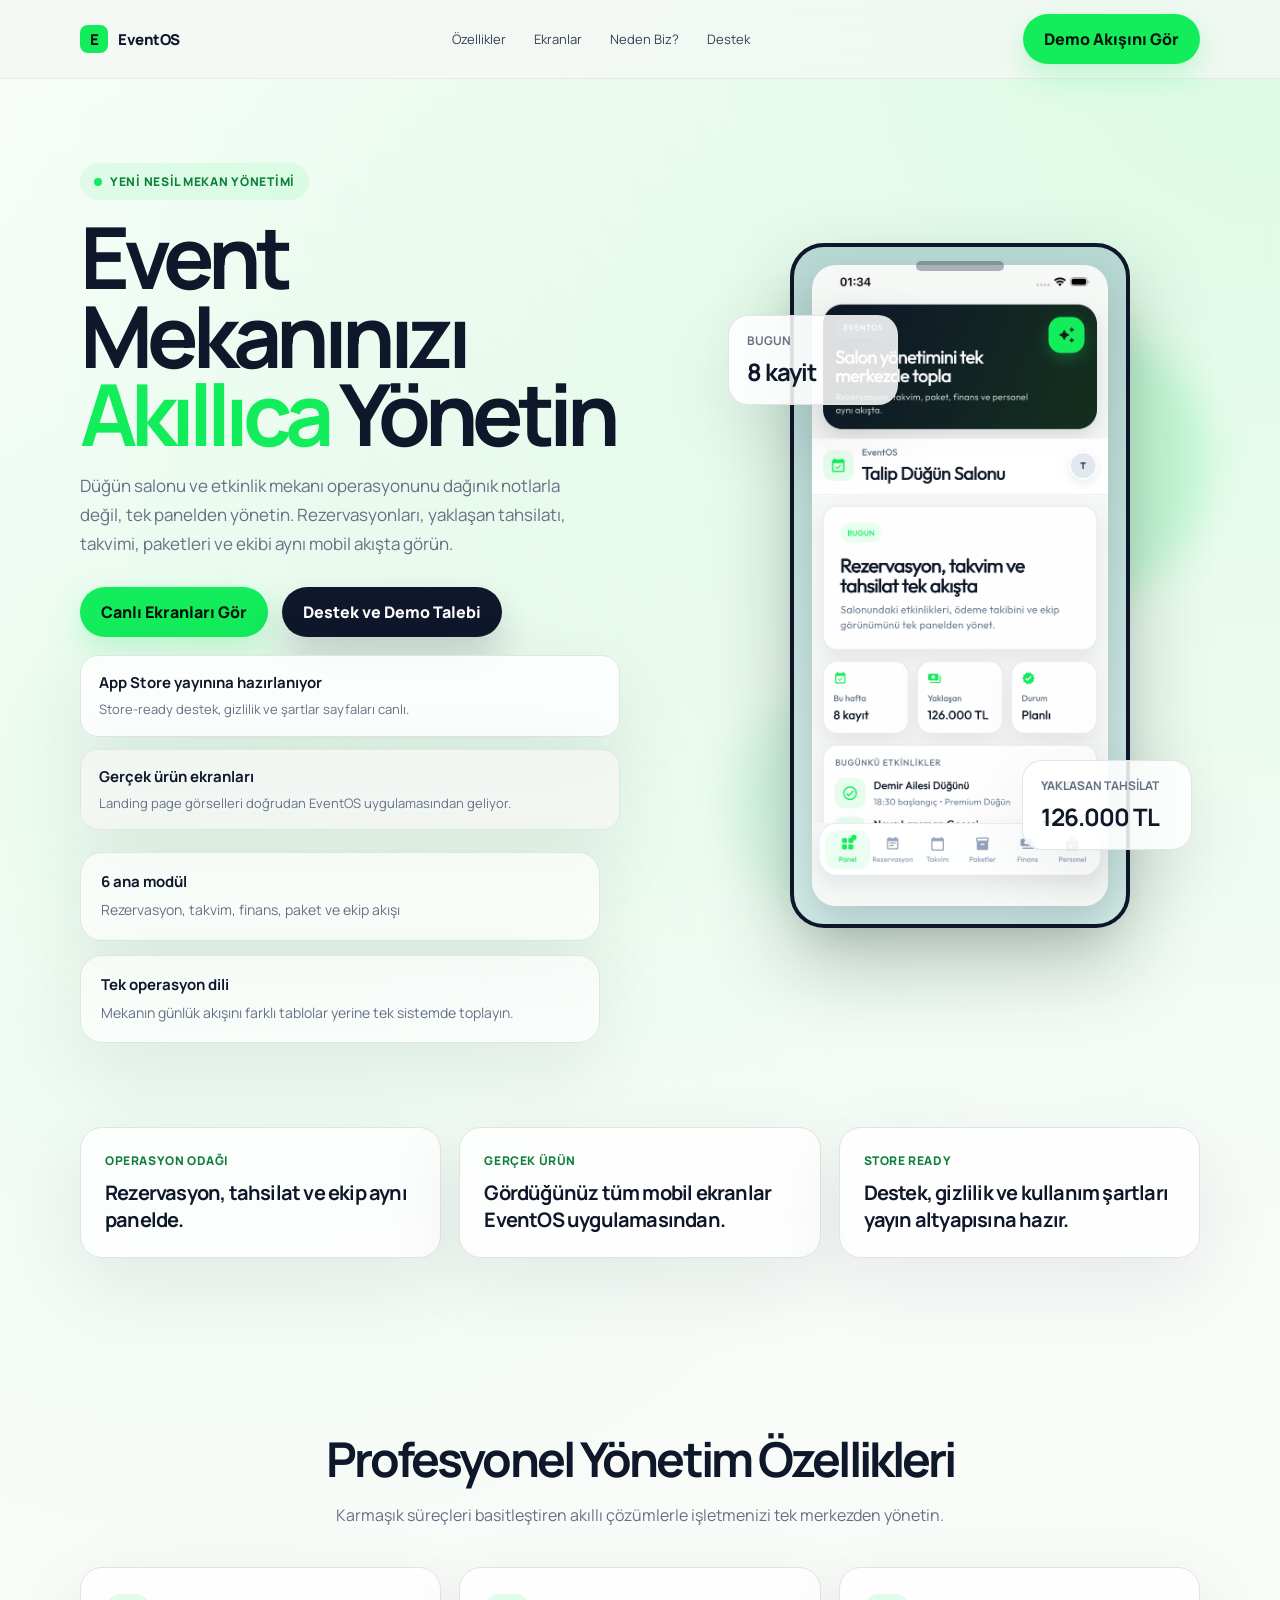
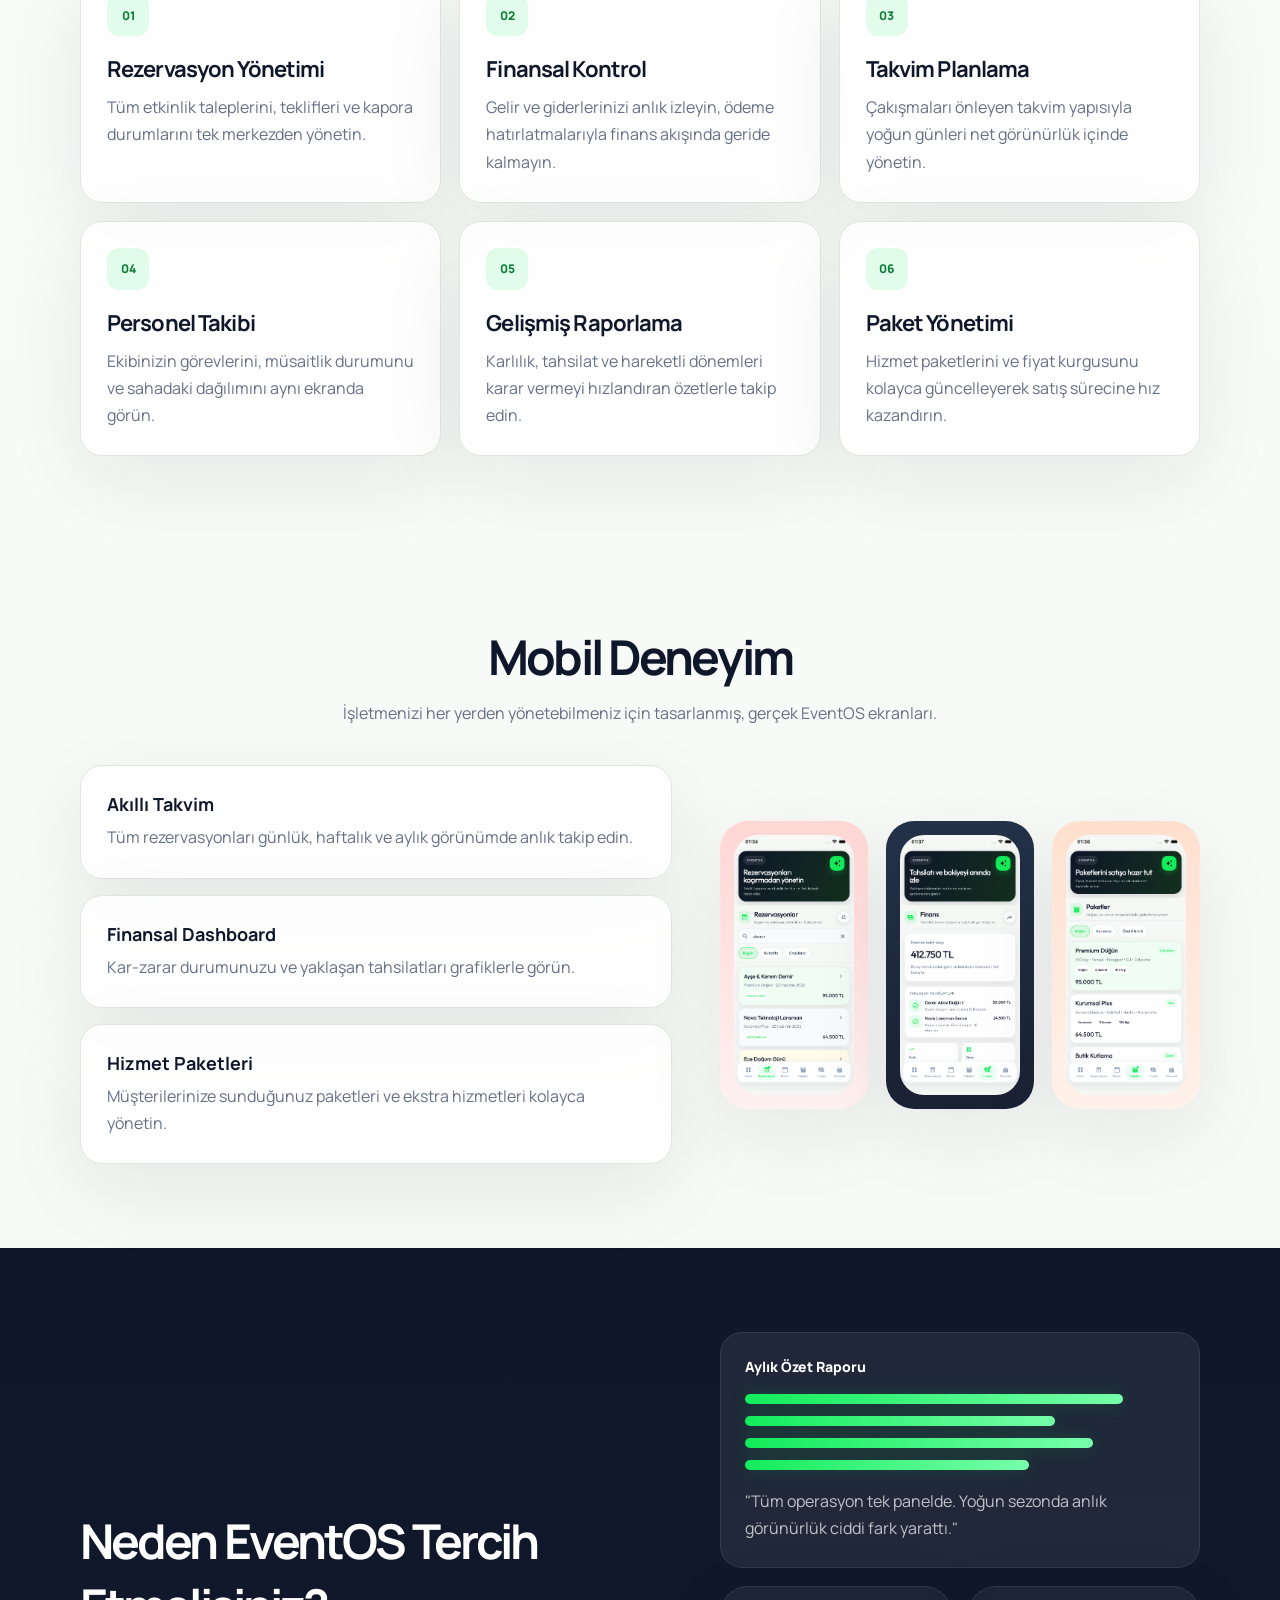
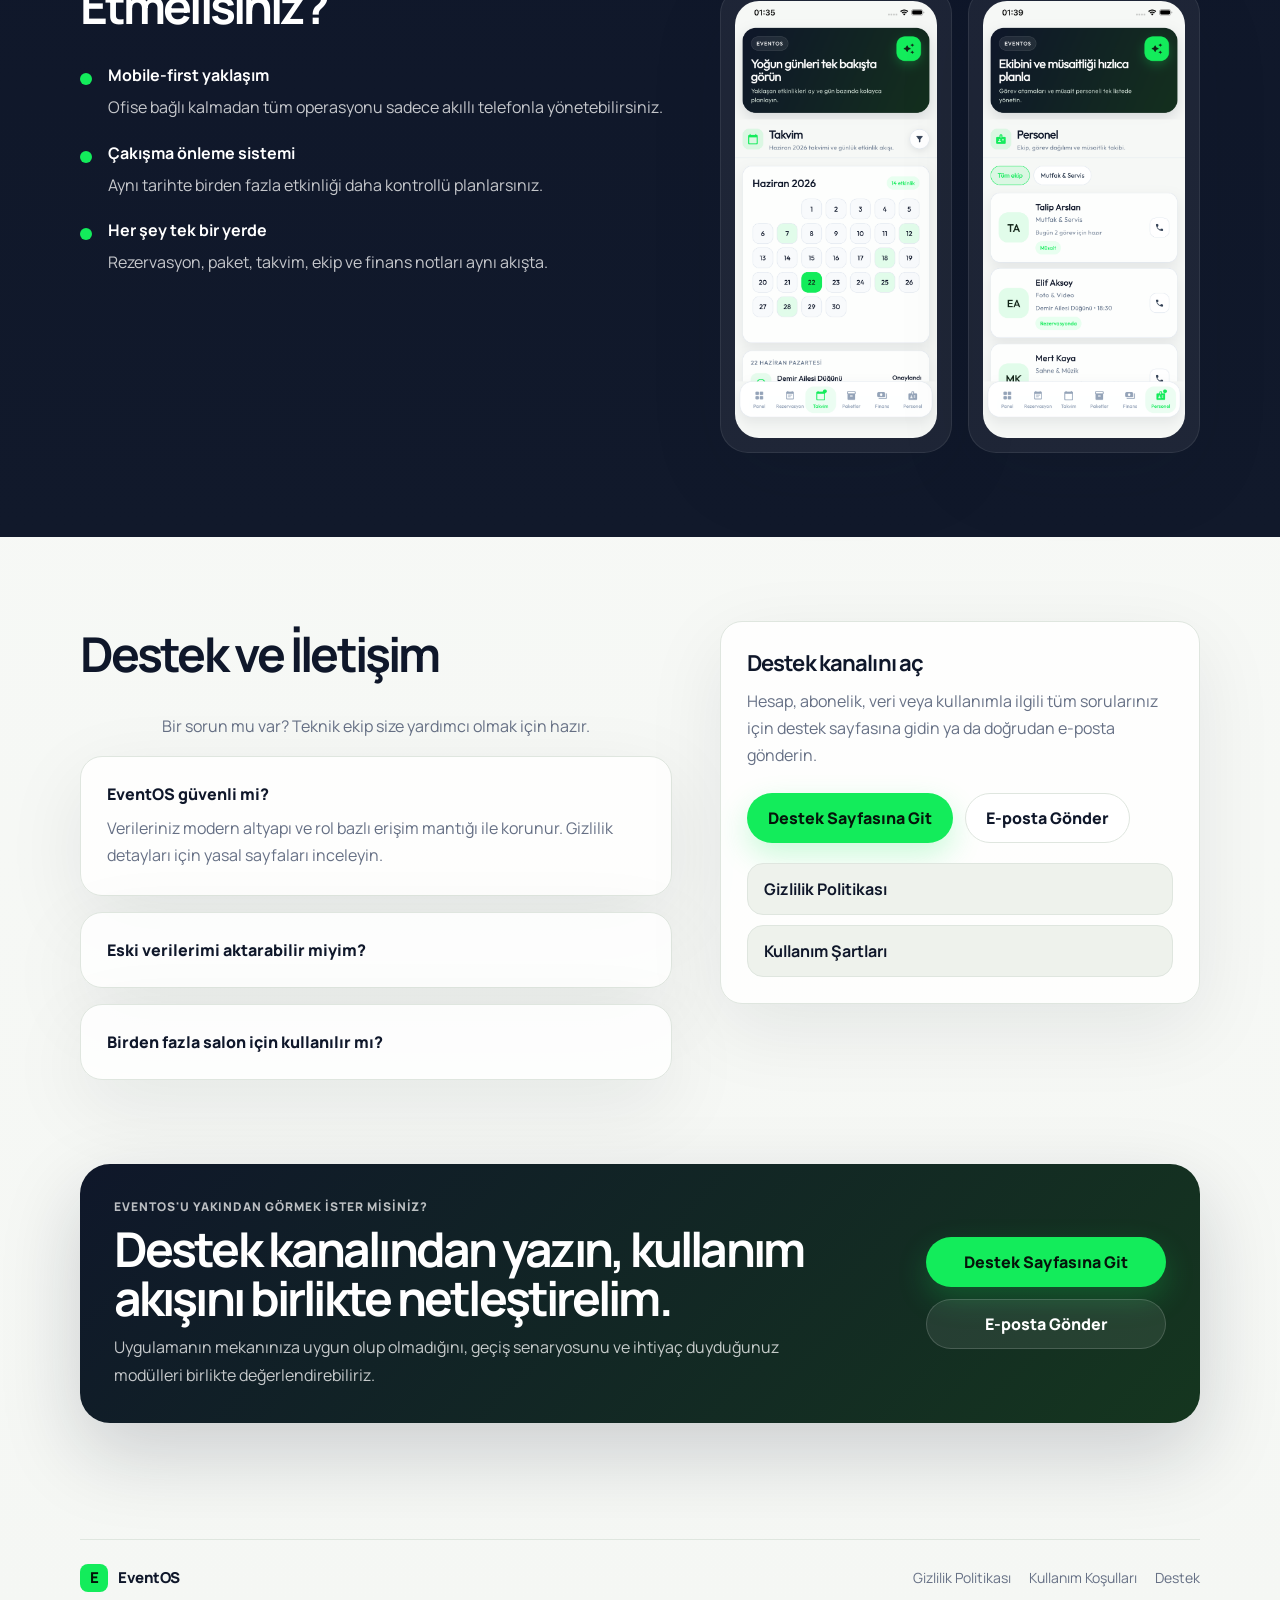
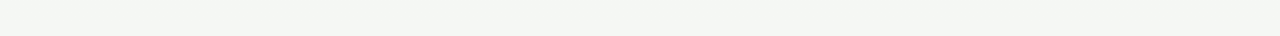
==== commit 305ce25a: "Strengthen landing page copy and CTA" ====
--- a/index.html
+++ b/index.html
@@ -77,7 +77,7 @@
           <a href="./support.html">Destek</a>
         </nav>
 
-        <a class="nav-cta" href="./support.html">Hemen Başla</a>
+        <a class="nav-cta" href="#cta">Demo Akışını Gör</a>
       </div>
     </header>
 
@@ -97,14 +97,25 @@
               Yönetin
             </h1>
             <p>
-              Wedding hall ve etkinlik mekanları için hepsi bir arada mobil
-              yönetim platformu. Rezervasyon, finans, takvim ve personeli
-              cebinizden takip edin.
+              Düğün salonu ve etkinlik mekanı operasyonunu dağınık notlarla değil,
+              tek panelden yönetin. Rezervasyonları, yaklaşan tahsilatı, takvimi,
+              paketleri ve ekibi aynı mobil akışta görün.
             </p>
 
             <div class="hero-actions">
-              <a class="button button-dark" href="./support.html">Desteği Aç</a>
-              <a class="button button-light" href="#ekranlar">Ekranları İncele</a>
+              <a class="button button-green" href="#ekranlar">Canlı Ekranları Gör</a>
+              <a class="button button-dark" href="./support.html">Destek ve Demo Talebi</a>
+            </div>
+
+            <div class="store-badges">
+              <div class="store-badge">
+                <strong>App Store yayınına hazırlanıyor</strong>
+                <span>Store-ready destek, gizlilik ve şartlar sayfaları canlı.</span>
+              </div>
+              <div class="store-badge muted-badge">
+                <strong>Gerçek ürün ekranları</strong>
+                <span>Landing page görselleri doğrudan EventOS uygulamasından geliyor.</span>
+              </div>
             </div>
 
             <div class="hero-meta">
@@ -113,8 +124,8 @@
                 <span>Rezervasyon, takvim, finans, paket ve ekip akışı</span>
               </div>
               <div class="meta-chip">
-                <strong>Gerçek uygulama ekranları</strong>
-                <span>Landing page görselleri doğrudan EventOS uygulamasından</span>
+                <strong>Tek operasyon dili</strong>
+                <span>Mekanın günlük akışını farklı tablolar yerine tek sistemde toplayın.</span>
               </div>
             </div>
           </div>
@@ -139,6 +150,25 @@
                 />
               </div>
             </div>
+          </div>
+        </div>
+      </section>
+
+      <section class="proof-section">
+        <div class="container">
+          <div class="proof-strip">
+            <article class="proof-card">
+              <small>Operasyon odağı</small>
+              <strong>Rezervasyon, tahsilat ve ekip aynı panelde.</strong>
+            </article>
+            <article class="proof-card">
+              <small>Gerçek ürün</small>
+              <strong>Gördüğünüz tüm mobil ekranlar EventOS uygulamasından.</strong>
+            </article>
+            <article class="proof-card">
+              <small>Store ready</small>
+              <strong>Destek, gizlilik ve kullanım şartları yayın altyapısına hazır.</strong>
+            </article>
           </div>
         </div>
       </section>
@@ -371,6 +401,22 @@
           </div>
         </div>
       </section>
+
+      <section class="cta-section" id="cta">
+        <div class="container cta-banner">
+          <div>
+            <small>EventOS'u yakından görmek ister misiniz?</small>
+            <h2>Destek kanalından yazın, kullanım akışını birlikte netleştirelim.</h2>
+            <p>
+              Uygulamanın mekanınıza uygun olup olmadığını, geçiş senaryosunu ve ihtiyaç duyduğunuz modülleri birlikte değerlendirebiliriz.
+            </p>
+          </div>
+          <div class="cta-actions">
+            <a class="button button-green" href="./support.html">Destek Sayfasına Git</a>
+            <a class="button button-outline" href="mailto:talipporhan@icloud.com">E-posta Gönder</a>
+          </div>
+        </div>
+      </section>
     </main>
 
     <footer class="site-footer">
--- a/assets/landing.css
+++ b/assets/landing.css
@@ -228,7 +228,38 @@
   display: flex;
   flex-wrap: wrap;
   gap: 14px;
-  margin-bottom: 24px;
+  margin-bottom: 18px;
+}
+
+.store-badges {
+  display: grid;
+  gap: 12px;
+  max-width: 540px;
+  margin-bottom: 22px;
+}
+
+.store-badge {
+  padding: 16px 18px;
+  border-radius: 18px;
+  background: rgba(255, 255, 255, 0.88);
+  border: 1px solid var(--line);
+  box-shadow: var(--shadow);
+}
+
+.store-badge strong {
+  display: block;
+  margin-bottom: 4px;
+  font-size: 15px;
+}
+
+.store-badge span {
+  color: var(--muted);
+  font-size: 13px;
+  line-height: 1.6;
+}
+
+.muted-badge {
+  background: rgba(244, 247, 244, 0.94);
 }
 
 .hero-meta {
@@ -260,6 +291,41 @@
 .hero-visual {
   position: relative;
   min-height: 720px;
+}
+
+.proof-section {
+  padding: 0 0 84px;
+}
+
+.proof-strip {
+  display: grid;
+  grid-template-columns: repeat(3, minmax(0, 1fr));
+  gap: 18px;
+}
+
+.proof-card {
+  padding: 24px;
+  border-radius: var(--radius-md);
+  border: 1px solid var(--line);
+  background: rgba(255, 255, 255, 0.82);
+  box-shadow: var(--shadow);
+}
+
+.proof-card small {
+  display: block;
+  margin-bottom: 10px;
+  color: var(--green-deep);
+  font-size: 12px;
+  font-weight: 800;
+  letter-spacing: 0.05em;
+  text-transform: uppercase;
+}
+
+.proof-card strong {
+  display: block;
+  font-size: 20px;
+  line-height: 1.35;
+  letter-spacing: -0.04em;
 }
 
 .glow {
@@ -603,6 +669,249 @@
   padding: 28px 0 44px;
 }
 
+.cta-section {
+  padding: 0 0 88px;
+}
+
+.cta-banner {
+  display: grid;
+  grid-template-columns: minmax(0, 1fr) auto;
+  gap: 28px;
+  align-items: center;
+  padding: 34px;
+  border-radius: 30px;
+  background: linear-gradient(135deg, #0f172a 0%, #15361f 100%);
+  color: #fff;
+  box-shadow: 0 30px 80px rgba(15, 23, 42, 0.18);
+}
+
+.cta-banner small {
+  display: block;
+  margin-bottom: 10px;
+  color: rgba(255, 255, 255, 0.72);
+  font-size: 12px;
+  font-weight: 800;
+  letter-spacing: 0.08em;
+  text-transform: uppercase;
+}
+
+.cta-banner h2 {
+  margin: 0 0 10px;
+  font-size: clamp(2rem, 4vw, 3rem);
+  line-height: 1.02;
+  letter-spacing: -0.06em;
+}
+
+.cta-banner p {
+  max-width: 720px;
+  margin: 0;
+  color: rgba(255, 255, 255, 0.76);
+  line-height: 1.75;
+}
+
+.cta-actions {
+  display: grid;
+  gap: 12px;
+  min-width: 240px;
+}
+
+.cta-banner .button-outline {
+  background: rgba(255, 255, 255, 0.08);
+  border-color: rgba(255, 255, 255, 0.16);
+  color: #fff;
+}
+
+.inner-hero-section,
+.content-section {
+  padding: 72px 0;
+}
+
+.inner-hero {
+  display: grid;
+  grid-template-columns: minmax(0, 1.15fr) minmax(320px, 0.85fr);
+  gap: 32px;
+  align-items: center;
+}
+
+.inner-hero-copy h1 {
+  margin: 18px 0 16px;
+  font-size: clamp(2.6rem, 5vw, 4.1rem);
+  line-height: 0.98;
+  letter-spacing: -0.06em;
+}
+
+.inner-hero-copy p {
+  max-width: 680px;
+  margin: 0;
+  color: var(--muted);
+  line-height: 1.75;
+  font-size: 17px;
+}
+
+.inner-panel {
+  display: grid;
+}
+
+.summary-card,
+.info-card,
+.step-card,
+.faq-stack details,
+.legal-body {
+  padding: 26px;
+  border-radius: var(--radius-md);
+  border: 1px solid var(--line);
+  background: rgba(255, 255, 255, 0.88);
+  box-shadow: var(--shadow);
+}
+
+.summary-card small,
+.info-card small,
+.step-card small {
+  display: block;
+  margin-bottom: 10px;
+  color: var(--green-deep);
+  font-size: 12px;
+  font-weight: 800;
+  letter-spacing: 0.05em;
+  text-transform: uppercase;
+}
+
+.summary-card h3,
+.info-card h3,
+.step-card h3 {
+  margin: 0 0 10px;
+  font-size: 24px;
+  letter-spacing: -0.05em;
+}
+
+.summary-card p,
+.info-card p,
+.step-card p,
+.legal-body p,
+.legal-body li {
+  color: var(--muted);
+  line-height: 1.75;
+}
+
+.dark-card {
+  background: linear-gradient(180deg, var(--dark) 0%, var(--dark-soft) 100%);
+  border-color: rgba(255, 255, 255, 0.08);
+}
+
+.dark-card h3,
+.dark-card p,
+.dark-card small,
+.dark-card .inline-link {
+  color: #fff;
+}
+
+.pill-row {
+  display: flex;
+  flex-wrap: wrap;
+  gap: 10px;
+  margin-top: 22px;
+}
+
+.pill {
+  display: inline-flex;
+  align-items: center;
+  min-height: 38px;
+  padding: 0 14px;
+  border-radius: 999px;
+  background: rgba(255, 255, 255, 0.86);
+  border: 1px solid var(--line);
+  color: var(--text);
+  font-size: 13px;
+  font-weight: 700;
+}
+
+.inline-link {
+  color: var(--green-deep);
+  font-weight: 800;
+}
+
+.section-heading.left-align {
+  text-align: left;
+}
+
+.section-heading.left-align p {
+  margin: 0;
+}
+
+.info-grid {
+  display: grid;
+  gap: 18px;
+}
+
+.info-grid.three-up {
+  grid-template-columns: repeat(3, minmax(0, 1fr));
+}
+
+.info-grid.two-up {
+  grid-template-columns: repeat(2, minmax(0, 1fr));
+}
+
+.faq-stack {
+  display: grid;
+  gap: 16px;
+}
+
+.faq-stack details summary {
+  cursor: pointer;
+  font-weight: 800;
+  list-style: none;
+}
+
+.faq-stack details summary::-webkit-details-marker {
+  display: none;
+}
+
+.faq-stack details[open] summary {
+  margin-bottom: 10px;
+}
+
+.legal-section {
+  padding-top: 20px;
+}
+
+.legal-layout {
+  display: grid;
+  grid-template-columns: minmax(260px, 320px) minmax(0, 1fr);
+  gap: 24px;
+  align-items: start;
+}
+
+.legal-sidebar {
+  display: grid;
+  gap: 16px;
+  position: sticky;
+  top: 104px;
+}
+
+.toc {
+  display: grid;
+  gap: 10px;
+}
+
+.toc a {
+  padding: 12px 14px;
+  border-radius: 14px;
+  background: var(--surface-muted);
+  border: 1px solid var(--line);
+  font-weight: 700;
+}
+
+.legal-body h2 {
+  margin: 28px 0 12px;
+  font-size: 24px;
+  letter-spacing: -0.04em;
+}
+
+.legal-body ul {
+  margin: 0;
+  padding-left: 22px;
+}
+
 .footer-shell {
   display: flex;
   align-items: center;
@@ -624,12 +933,19 @@
   .hero-grid,
   .screens-layout,
   .contact-grid,
-  .reason-shell {
+  .reason-shell,
+  .inner-hero,
+  .legal-layout,
+  .cta-banner {
     grid-template-columns: 1fr;
   }
 
   .hero-visual {
     min-height: auto;
+  }
+
+  .legal-sidebar {
+    position: static;
   }
 
   .device-card-top {
@@ -652,7 +968,10 @@
 
   .feature-grid,
   .screens-showcase,
-  .mini-stack {
+  .mini-stack,
+  .info-grid.three-up,
+  .info-grid.two-up,
+  .proof-strip {
     grid-template-columns: 1fr;
   }
 
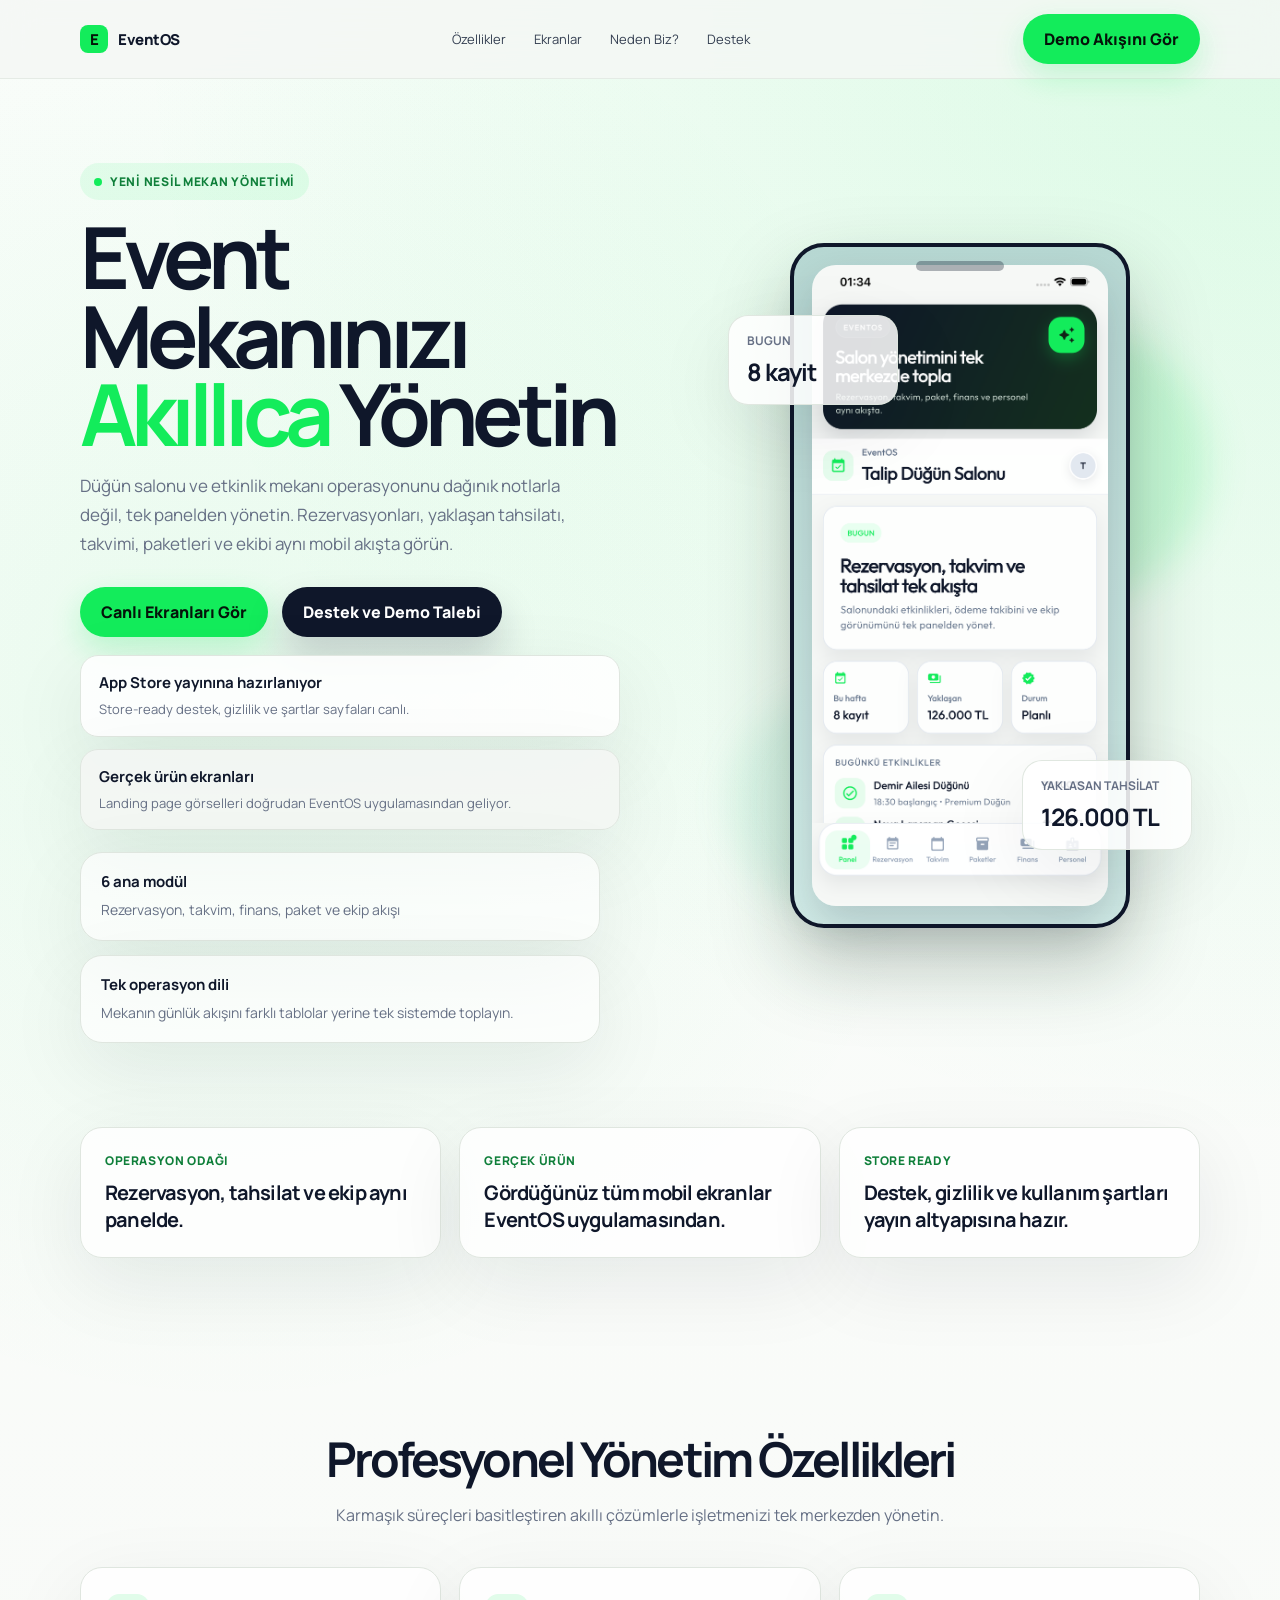
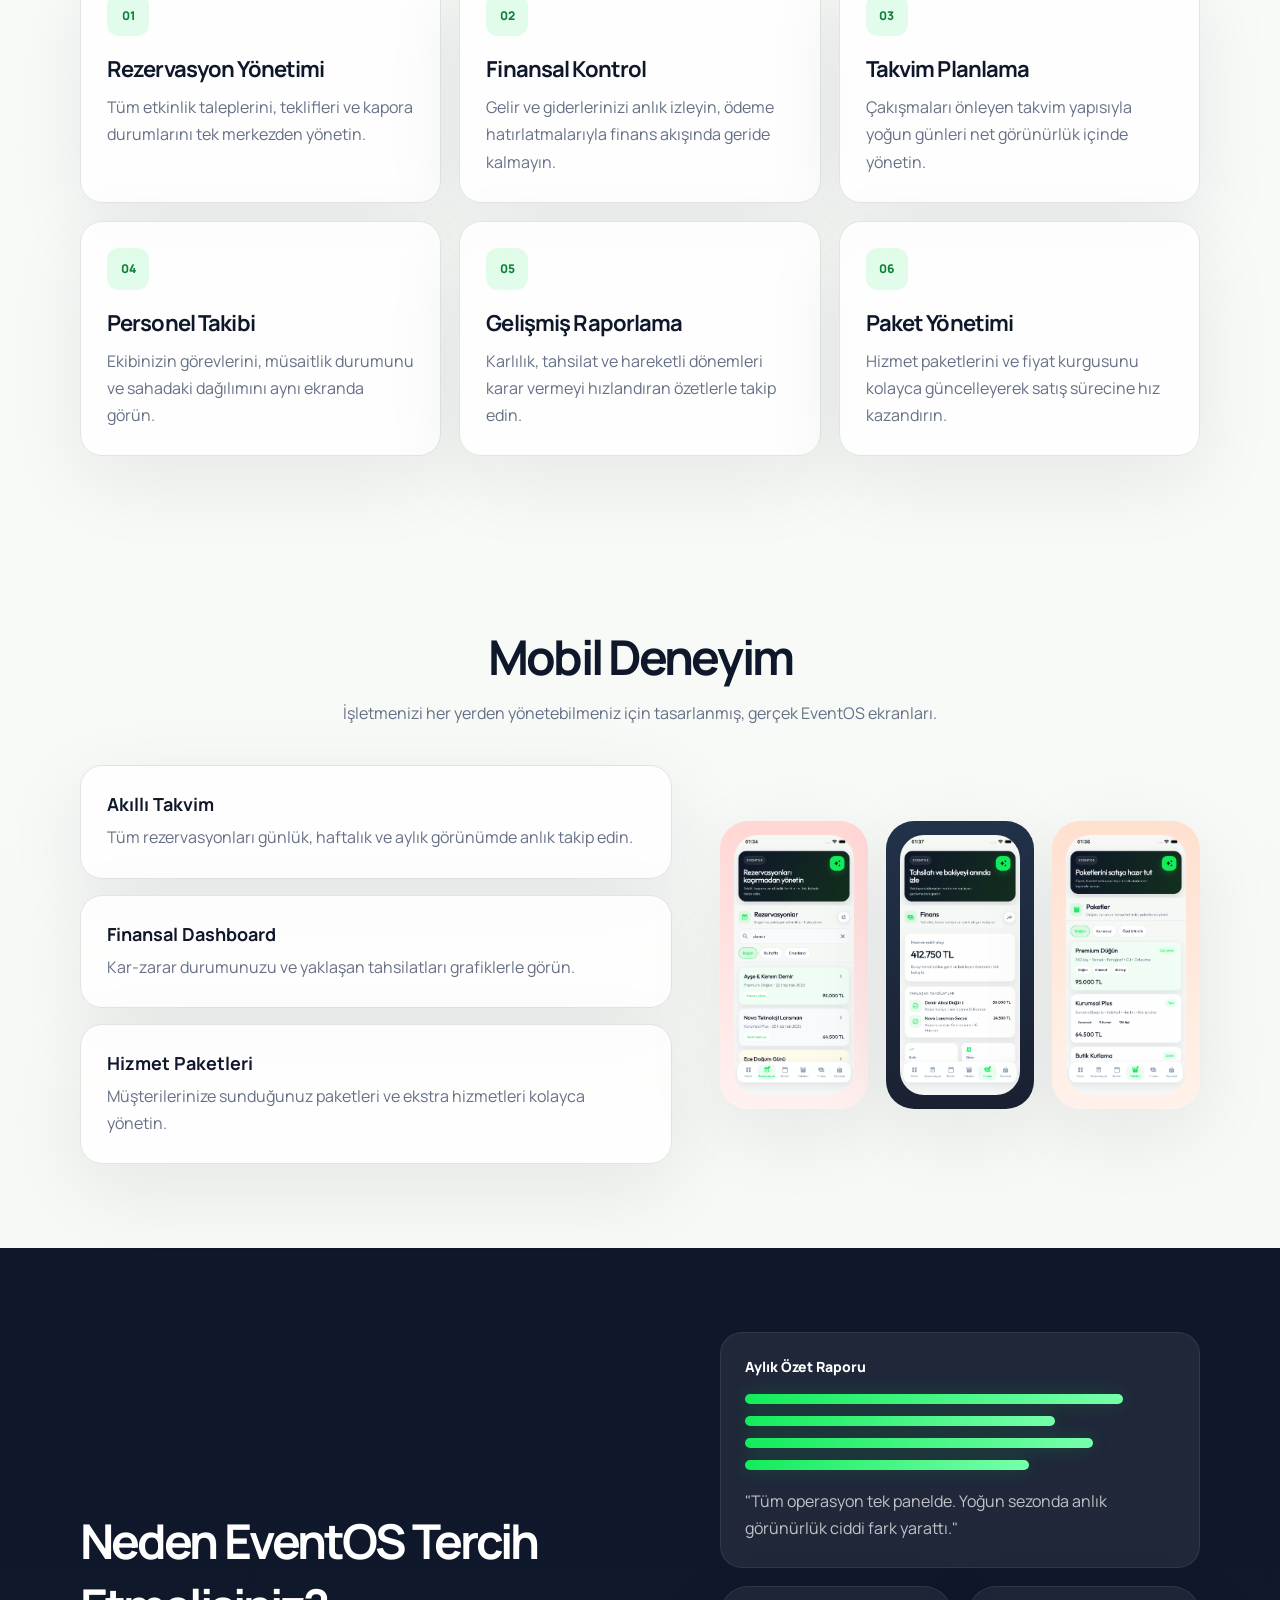
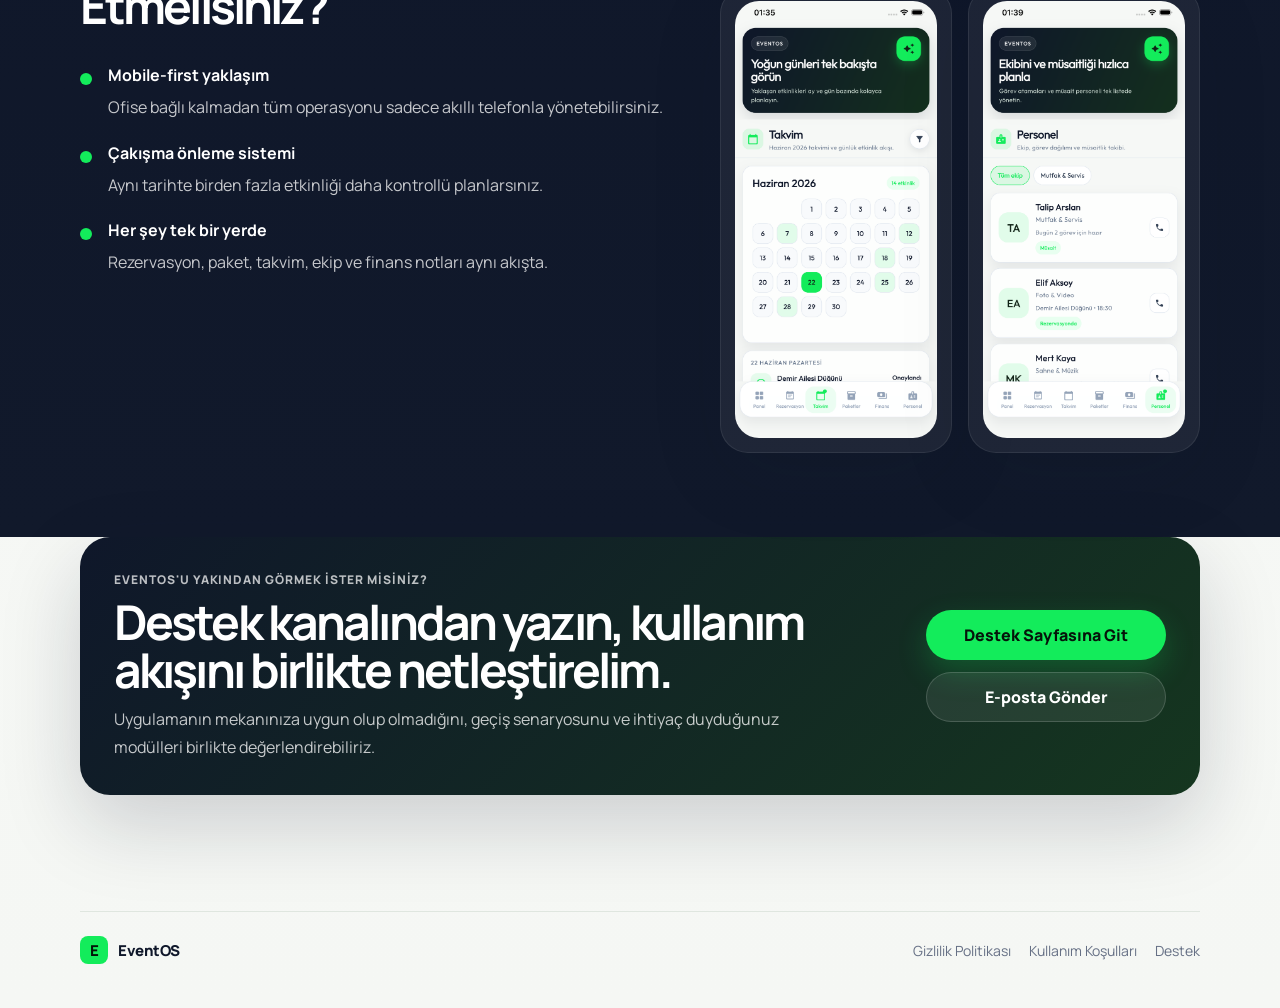
==== commit 662212c1: "Remove duplicate support block from homepage" ====
--- a/index.html
+++ b/index.html
@@ -349,59 +349,6 @@
         </div>
       </section>
 
-      <section class="contact-section">
-        <div class="container contact-grid">
-          <div class="faq-column">
-            <h2>Destek ve İletişim</h2>
-            <p>
-              Bir sorun mu var? Teknik ekip size yardımcı olmak için hazır.
-            </p>
-
-            <details open>
-              <summary>EventOS güvenli mi?</summary>
-              <p>
-                Verileriniz modern altyapı ve rol bazlı erişim mantığı ile
-                korunur. Gizlilik detayları için yasal sayfaları inceleyin.
-              </p>
-            </details>
-
-            <details>
-              <summary>Eski verilerimi aktarabilir miyim?</summary>
-              <p>
-                Geçiş senaryosu verinin yapısına göre değişir. Destek ekibine
-                mevcut sisteminizi yazarak yönlendirme alabilirsiniz.
-              </p>
-            </details>
-
-            <details>
-              <summary>Birden fazla salon için kullanılır mı?</summary>
-              <p>
-                Uygulama mekan bazlı organizasyonu destekleyecek şekilde
-                tasarlanmıştır. Kullanım yapınıza göre model netleştirilebilir.
-              </p>
-            </details>
-          </div>
-
-          <div class="contact-card">
-            <h3>Destek kanalını aç</h3>
-            <p>
-              Hesap, abonelik, veri veya kullanımla ilgili tüm sorularınız için
-              destek sayfasına gidin ya da doğrudan e-posta gönderin.
-            </p>
-
-            <div class="contact-actions">
-              <a class="button button-green" href="./support.html">Destek Sayfasına Git</a>
-              <a class="button button-outline" href="mailto:talipporhan@icloud.com">E-posta Gönder</a>
-            </div>
-
-            <div class="link-grid">
-              <a href="./privacy-policy.html">Gizlilik Politikası</a>
-              <a href="./terms-of-use.html">Kullanım Şartları</a>
-            </div>
-          </div>
-        </div>
-      </section>
-
       <section class="cta-section" id="cta">
         <div class="container cta-banner">
           <div>
--- a/assets/landing.css
+++ b/assets/landing.css
@@ -169,14 +169,12 @@
 .hero-section,
 .feature-section,
 .screens-section,
-.reason-section,
-.contact-section {
+.reason-section {
   padding: 84px 0;
 }
 
 .hero-grid,
 .screens-layout,
-.contact-grid,
 .reason-shell {
   display: grid;
   grid-template-columns: minmax(0, 1fr) minmax(360px, 480px);
@@ -448,9 +446,7 @@
 }
 
 .feature-card,
-.bullet-card,
-.contact-card,
-.faq-column details {
+.bullet-card {
   padding: 26px;
   border-radius: var(--radius-md);
   border: 1px solid var(--line);
@@ -471,8 +467,7 @@
   font-weight: 800;
 }
 
-.feature-card h3,
-.contact-card h3 {
+.feature-card h3 {
   margin: 0 0 10px;
   font-size: 22px;
   letter-spacing: -0.04em;
@@ -480,8 +475,6 @@
 
 .feature-card p,
 .bullet-card p,
-.contact-card p,
-.faq-column details p,
 .reason-list li {
   margin: 0;
   color: var(--muted);
@@ -932,7 +925,6 @@
 @media (max-width: 1080px) {
   .hero-grid,
   .screens-layout,
-  .contact-grid,
   .reason-shell,
   .inner-hero,
   .legal-layout,
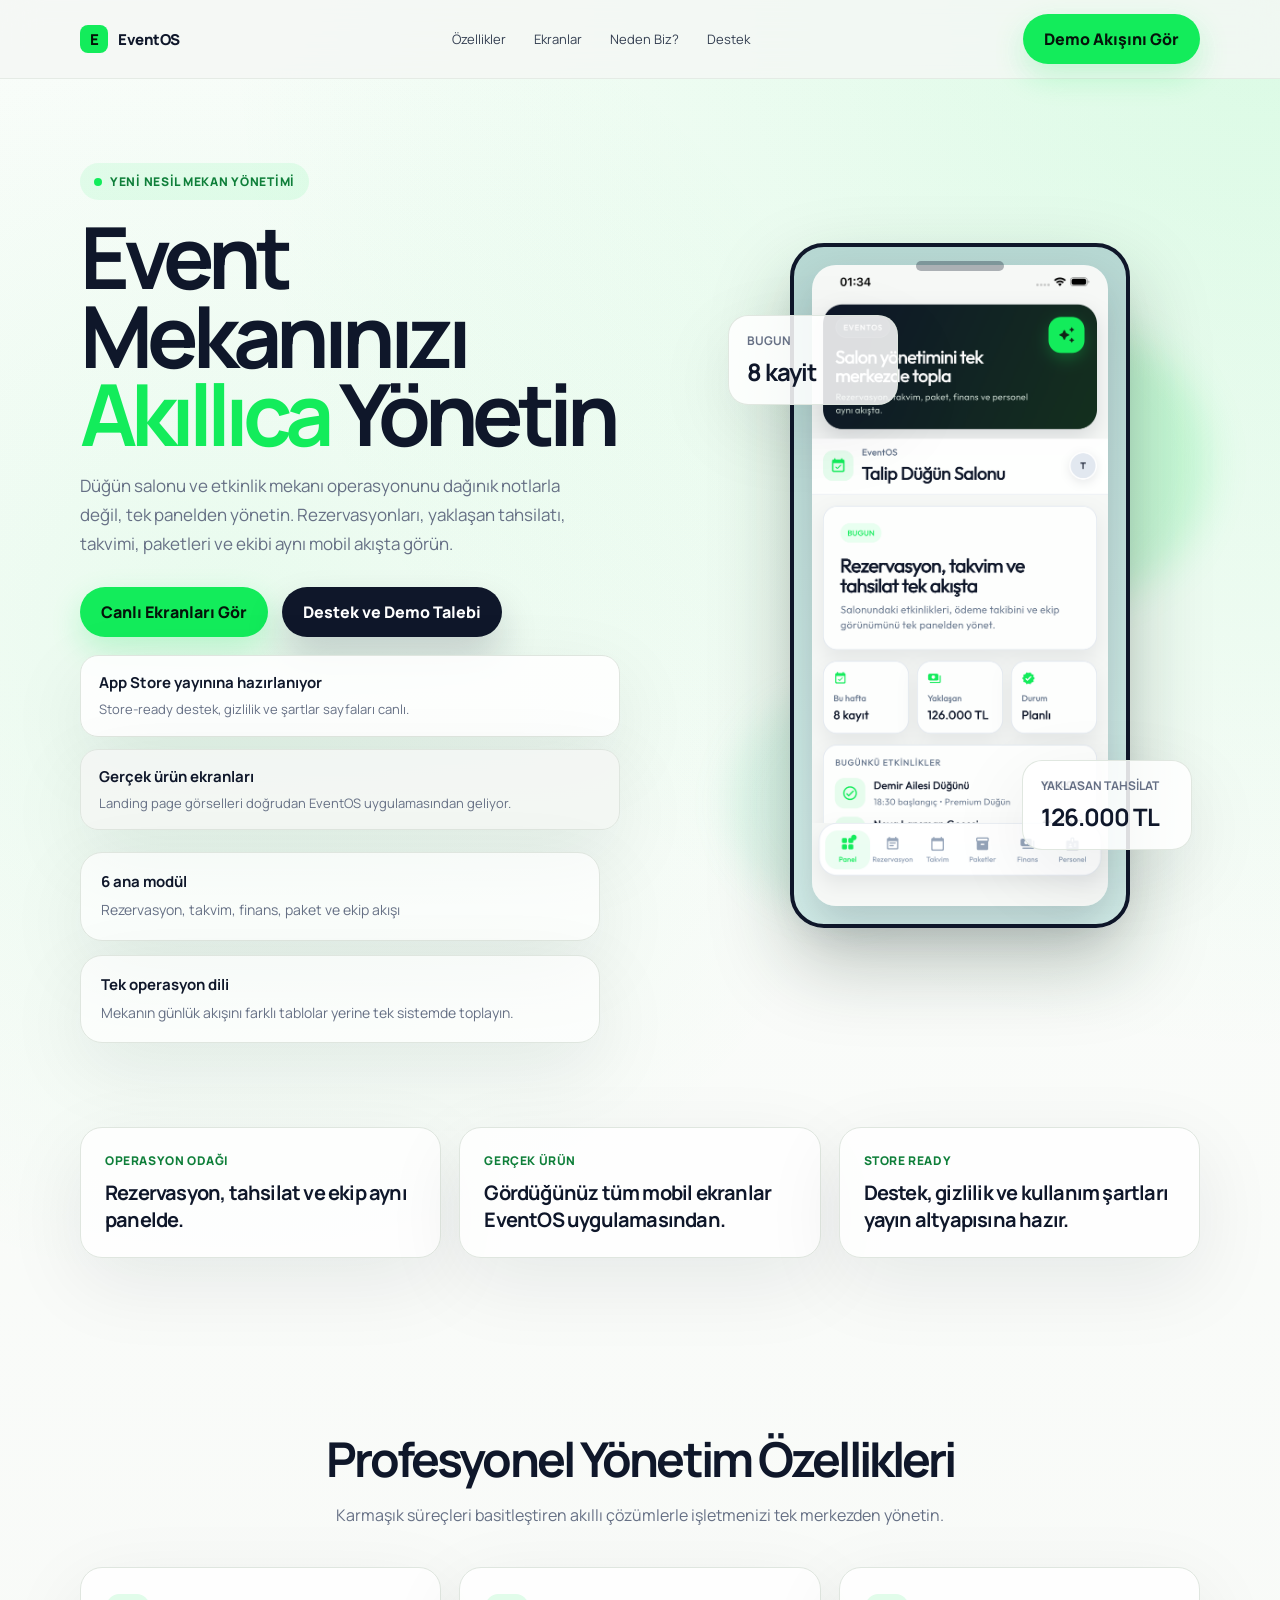
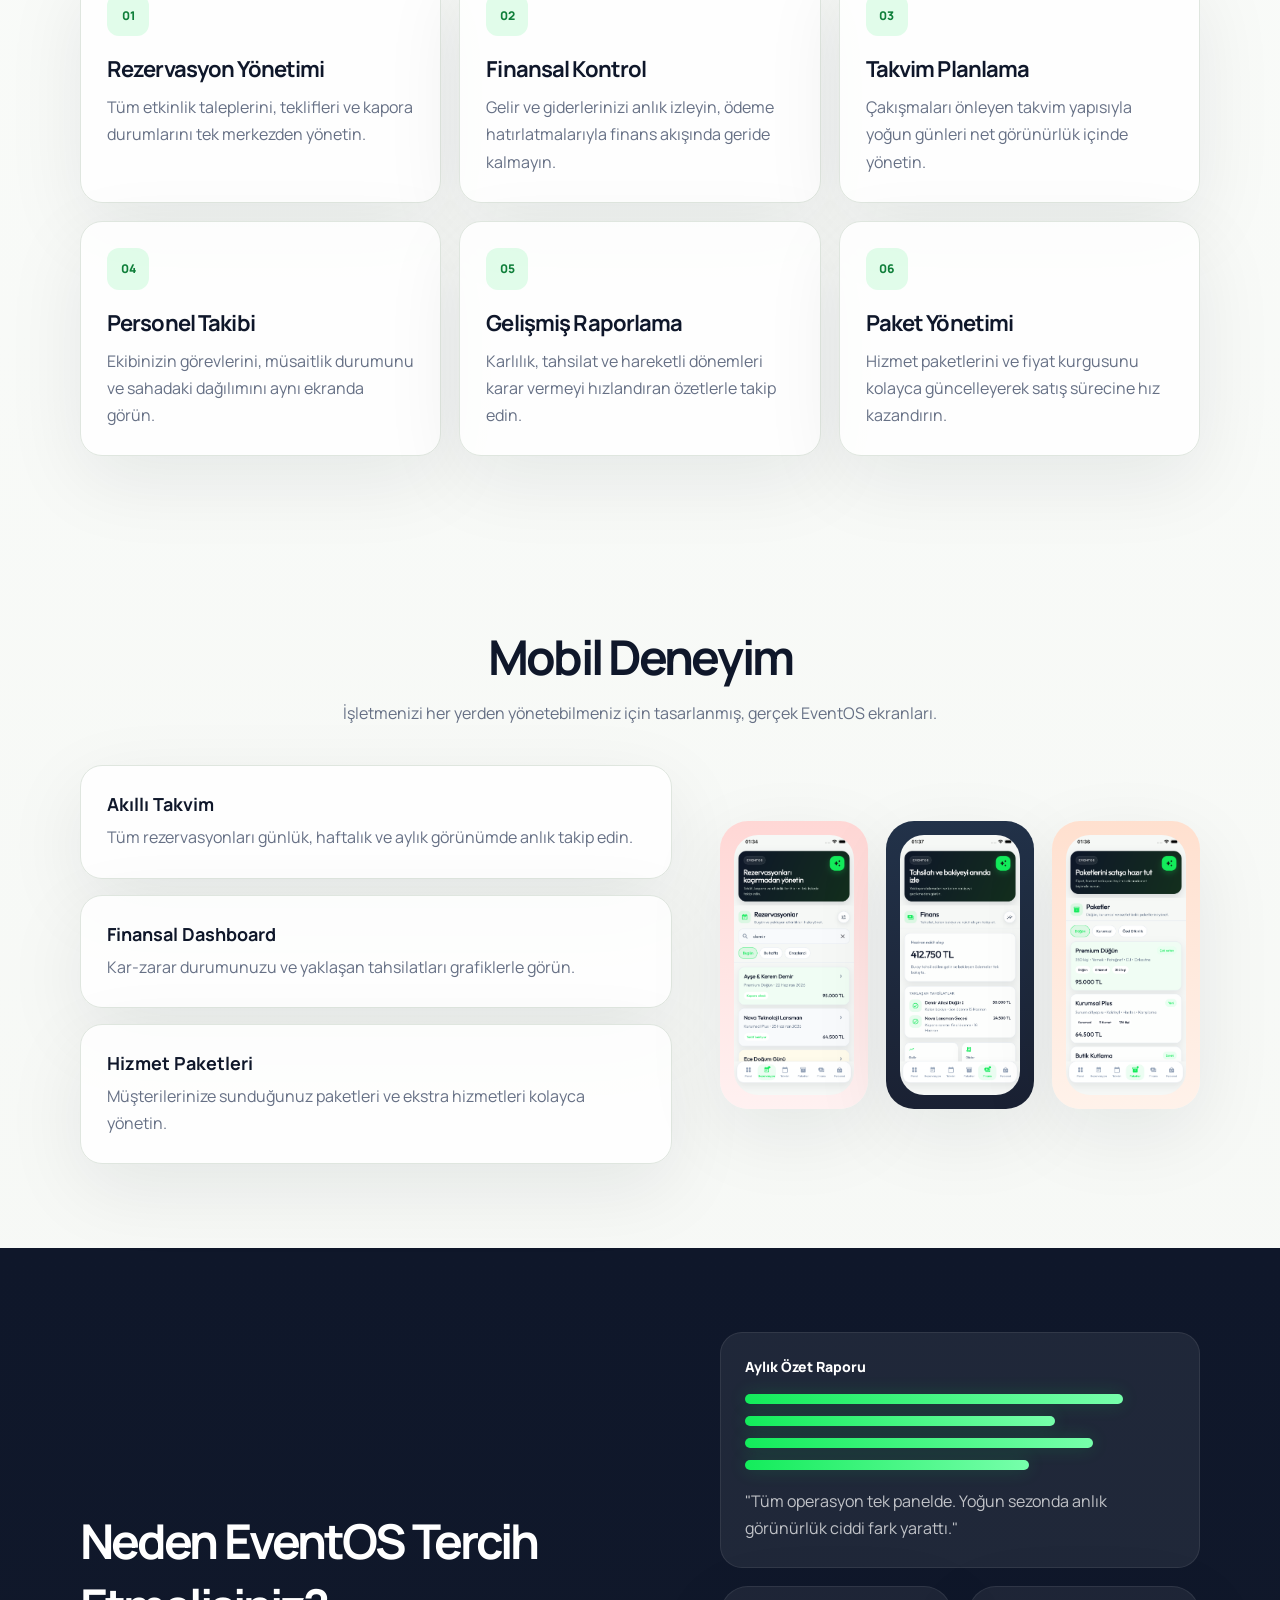
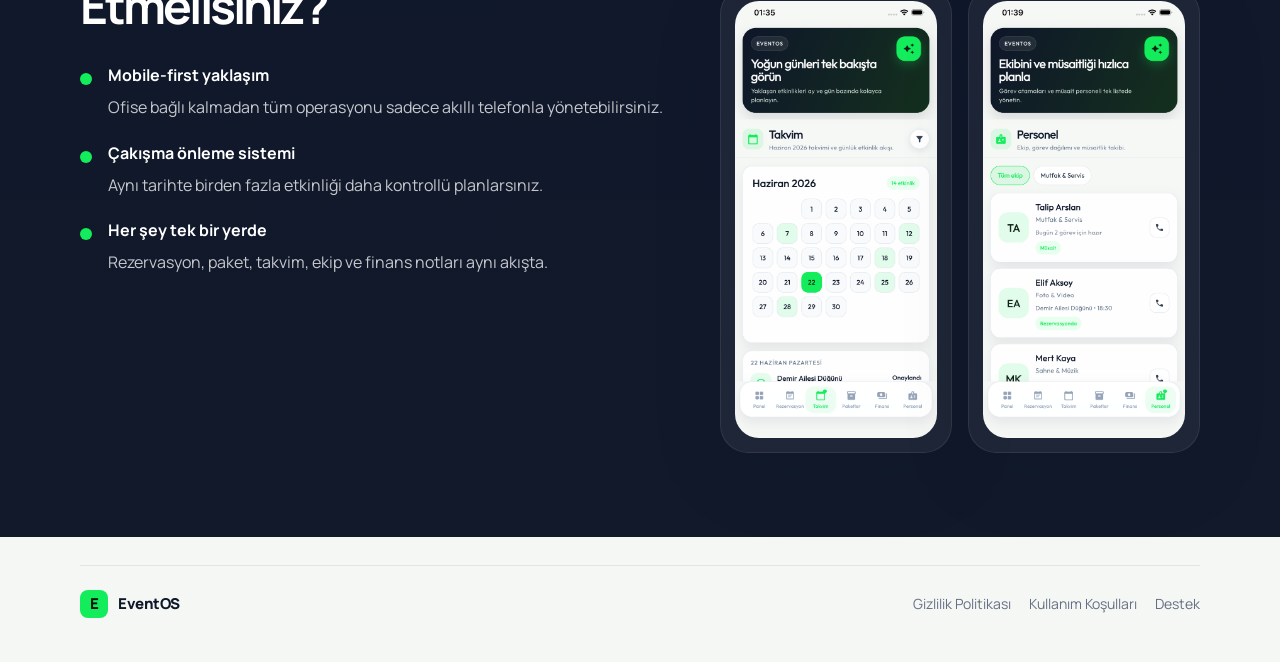
==== commit 6aebcb96: "Remove homepage footer CTA block" ====
--- a/index.html
+++ b/index.html
@@ -349,21 +349,6 @@
         </div>
       </section>
 
-      <section class="cta-section" id="cta">
-        <div class="container cta-banner">
-          <div>
-            <small>EventOS'u yakından görmek ister misiniz?</small>
-            <h2>Destek kanalından yazın, kullanım akışını birlikte netleştirelim.</h2>
-            <p>
-              Uygulamanın mekanınıza uygun olup olmadığını, geçiş senaryosunu ve ihtiyaç duyduğunuz modülleri birlikte değerlendirebiliriz.
-            </p>
-          </div>
-          <div class="cta-actions">
-            <a class="button button-green" href="./support.html">Destek Sayfasına Git</a>
-            <a class="button button-outline" href="mailto:talipporhan@icloud.com">E-posta Gönder</a>
-          </div>
-        </div>
-      </section>
     </main>
 
     <footer class="site-footer">
--- a/assets/landing.css
+++ b/assets/landing.css
@@ -662,58 +662,6 @@
   padding: 28px 0 44px;
 }
 
-.cta-section {
-  padding: 0 0 88px;
-}
-
-.cta-banner {
-  display: grid;
-  grid-template-columns: minmax(0, 1fr) auto;
-  gap: 28px;
-  align-items: center;
-  padding: 34px;
-  border-radius: 30px;
-  background: linear-gradient(135deg, #0f172a 0%, #15361f 100%);
-  color: #fff;
-  box-shadow: 0 30px 80px rgba(15, 23, 42, 0.18);
-}
-
-.cta-banner small {
-  display: block;
-  margin-bottom: 10px;
-  color: rgba(255, 255, 255, 0.72);
-  font-size: 12px;
-  font-weight: 800;
-  letter-spacing: 0.08em;
-  text-transform: uppercase;
-}
-
-.cta-banner h2 {
-  margin: 0 0 10px;
-  font-size: clamp(2rem, 4vw, 3rem);
-  line-height: 1.02;
-  letter-spacing: -0.06em;
-}
-
-.cta-banner p {
-  max-width: 720px;
-  margin: 0;
-  color: rgba(255, 255, 255, 0.76);
-  line-height: 1.75;
-}
-
-.cta-actions {
-  display: grid;
-  gap: 12px;
-  min-width: 240px;
-}
-
-.cta-banner .button-outline {
-  background: rgba(255, 255, 255, 0.08);
-  border-color: rgba(255, 255, 255, 0.16);
-  color: #fff;
-}
-
 .inner-hero-section,
 .content-section {
   padding: 72px 0;
@@ -927,8 +875,7 @@
   .screens-layout,
   .reason-shell,
   .inner-hero,
-  .legal-layout,
-  .cta-banner {
+  .legal-layout {
     grid-template-columns: 1fr;
   }
 
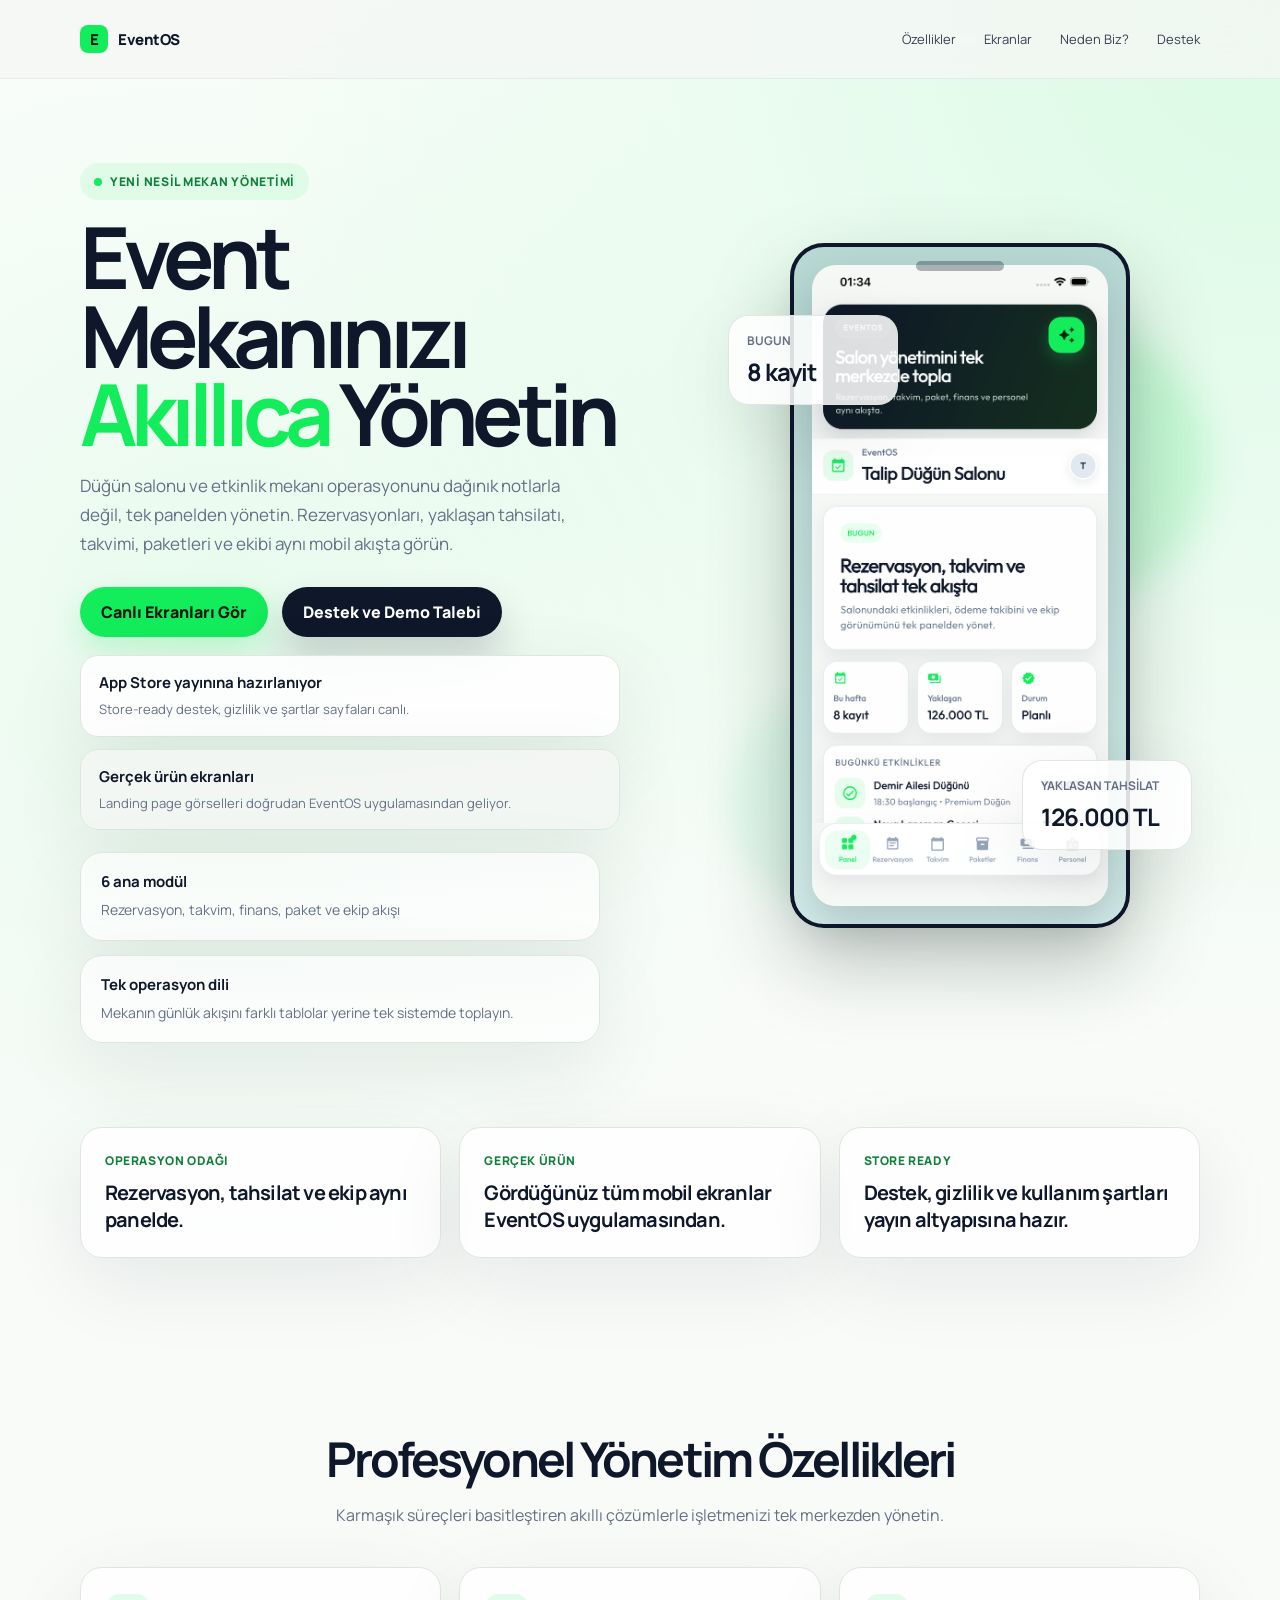
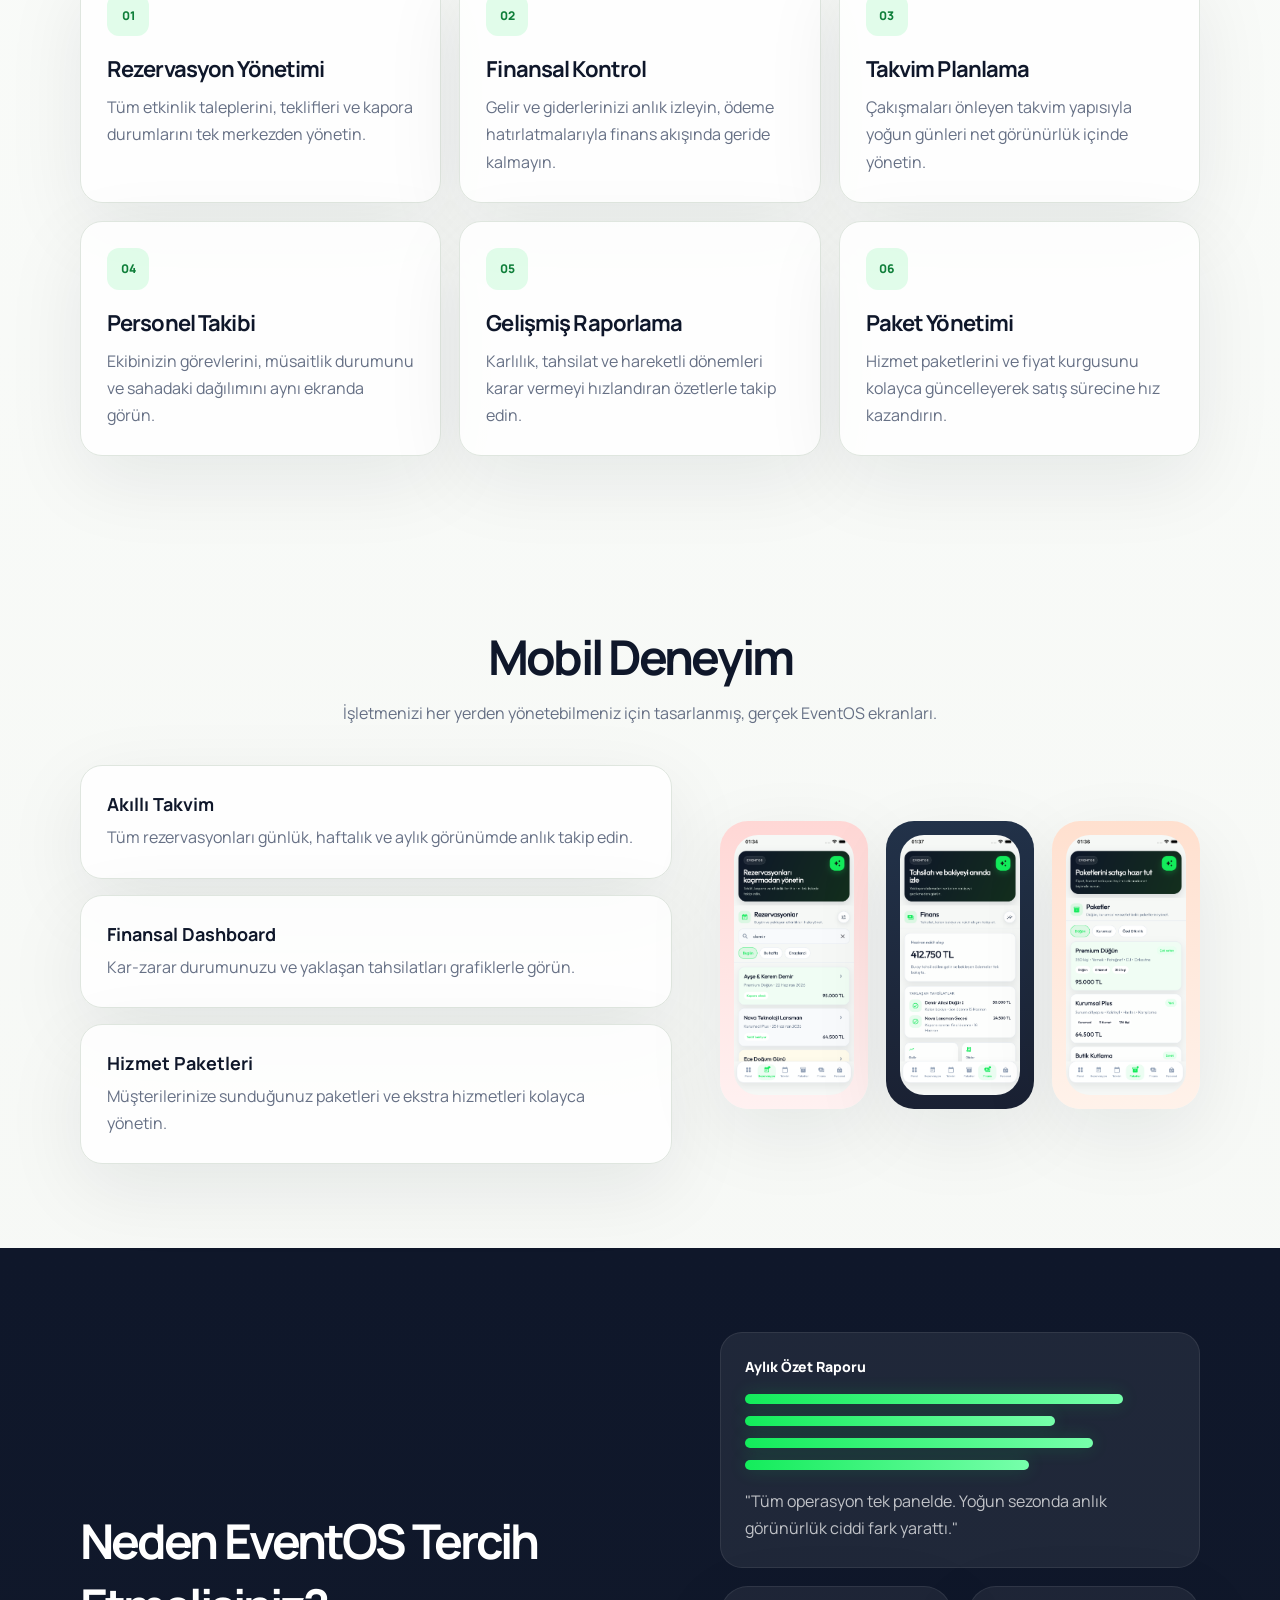
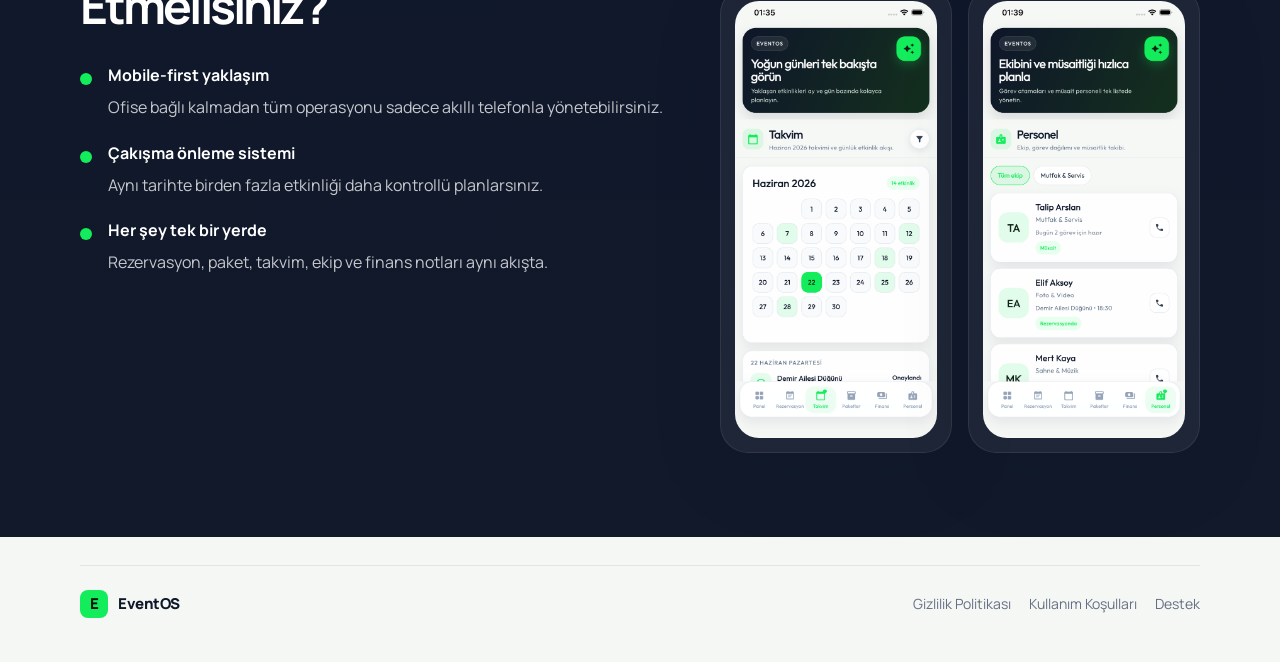
==== commit 0a2a73fd: "Remove stale nav CTA" ====
--- a/index.html
+++ b/index.html
@@ -77,7 +77,6 @@
           <a href="./support.html">Destek</a>
         </nav>
 
-        <a class="nav-cta" href="#cta">Demo Akışını Gör</a>
       </div>
     </header>
 
--- a/assets/landing.css
+++ b/assets/landing.css
@@ -125,7 +125,6 @@
   color: var(--green-deep);
 }
 
-.nav-cta,
 .button {
   display: inline-flex;
   align-items: center;
@@ -141,12 +140,10 @@
     background-color 0.18s ease;
 }
 
-.nav-cta:hover,
 .button:hover {
   transform: translateY(-1px);
 }
 
-.nav-cta,
 .button-green {
   background: var(--green);
   color: #05140a;
@@ -942,8 +939,7 @@
     font-size: 3.3rem;
   }
 
-  .button,
-  .nav-cta {
+  .button {
     width: 100%;
   }
 
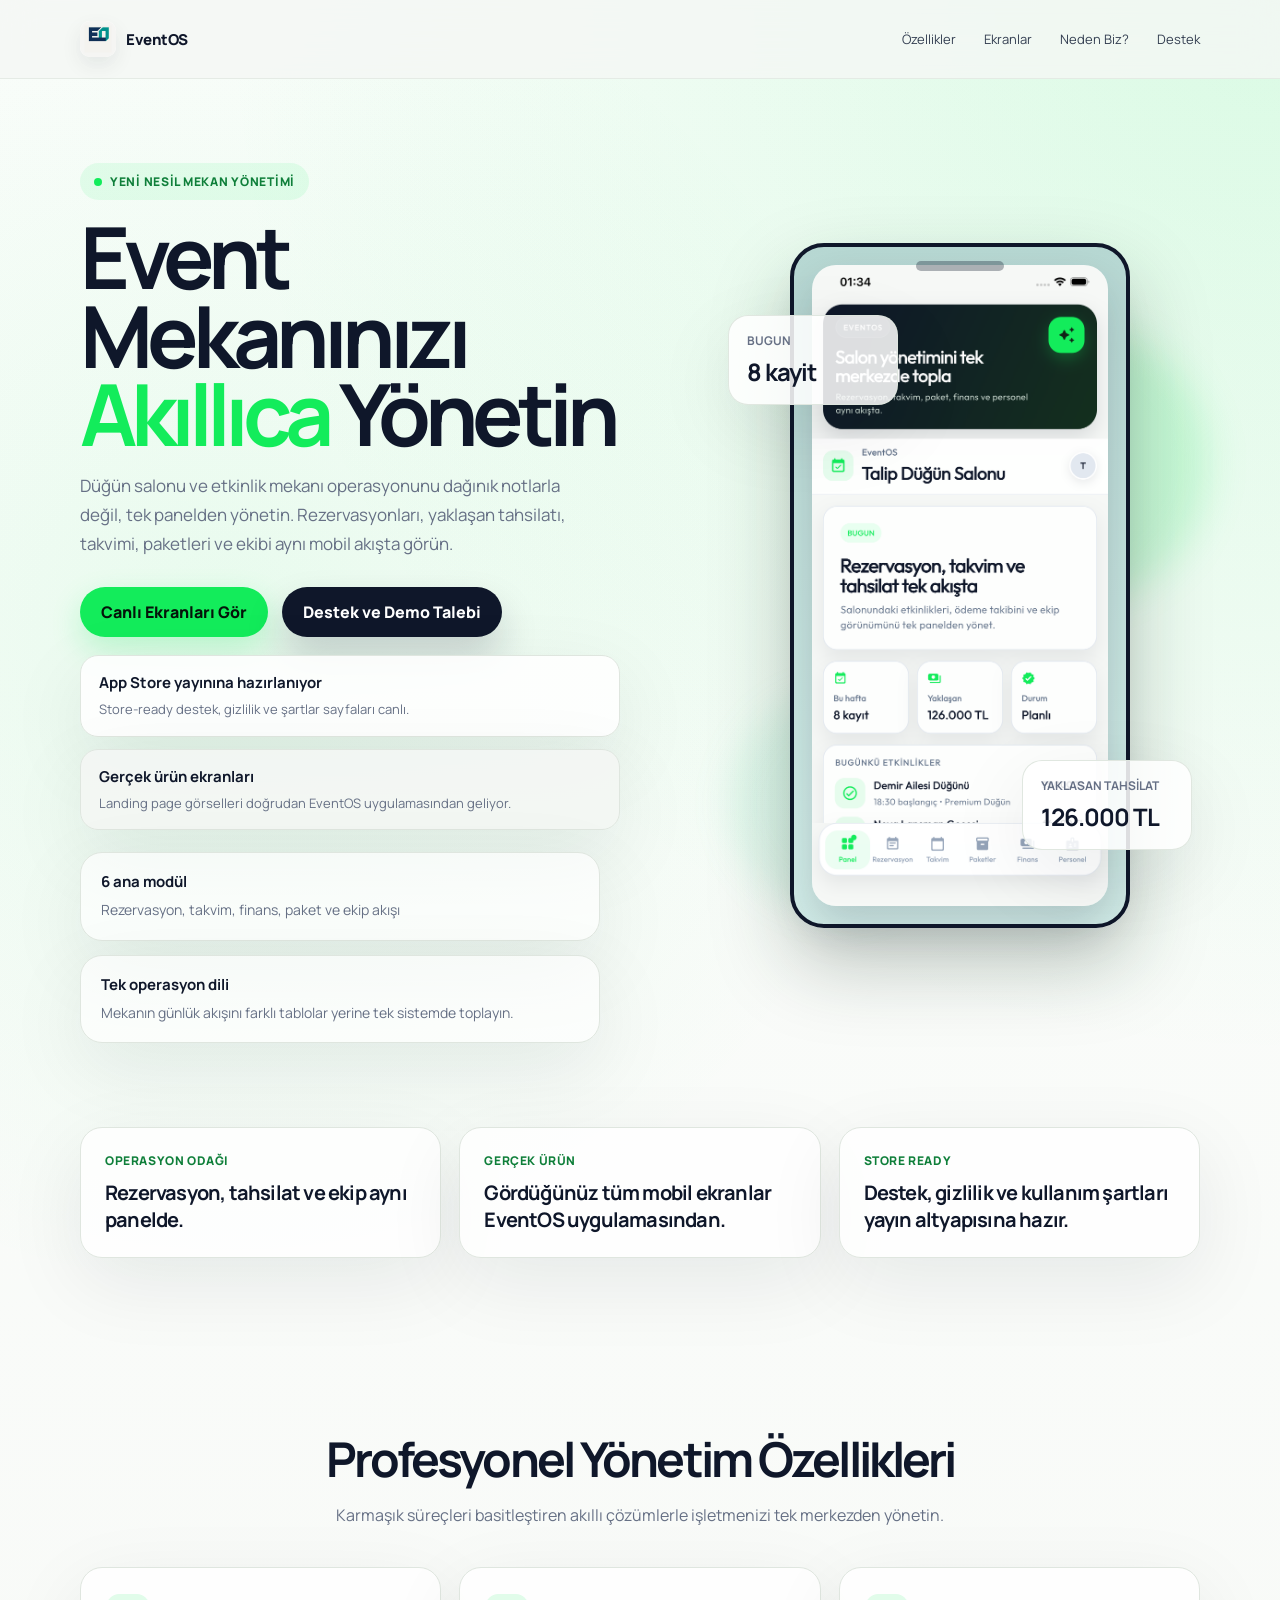
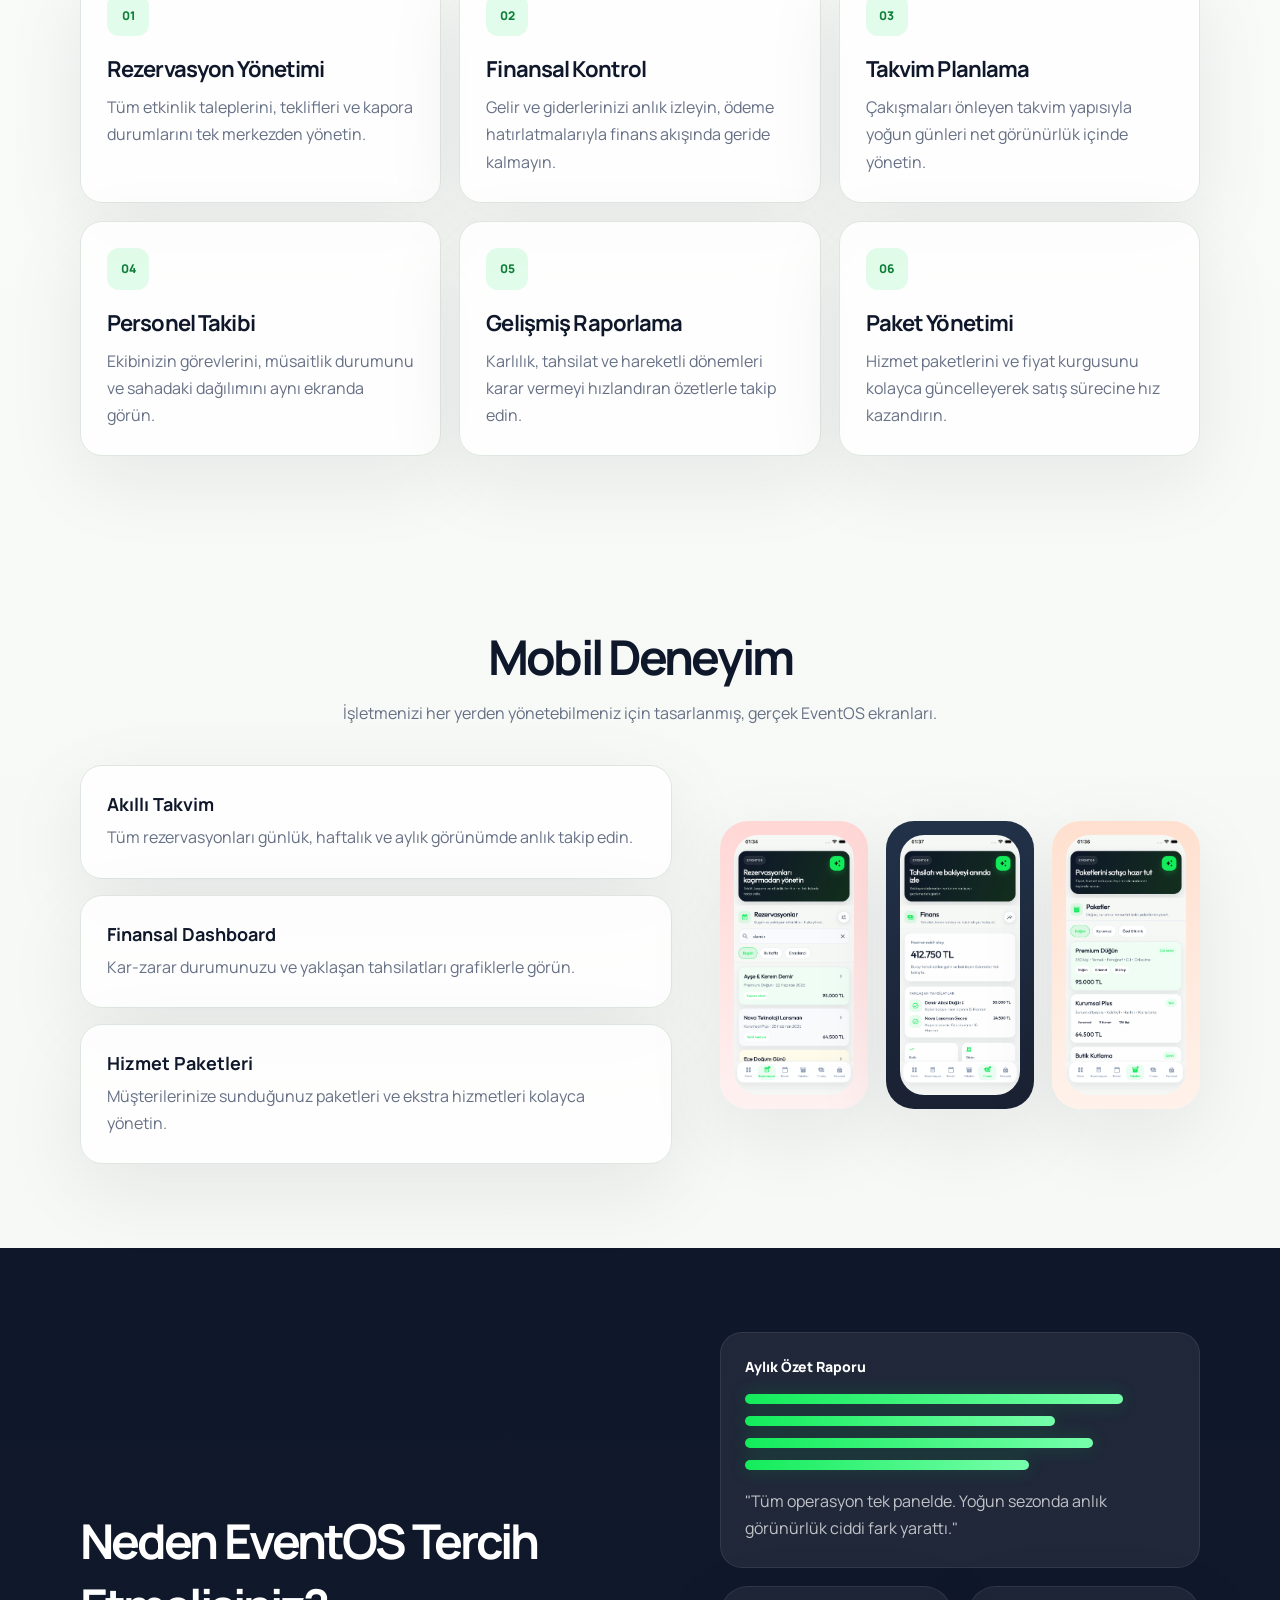
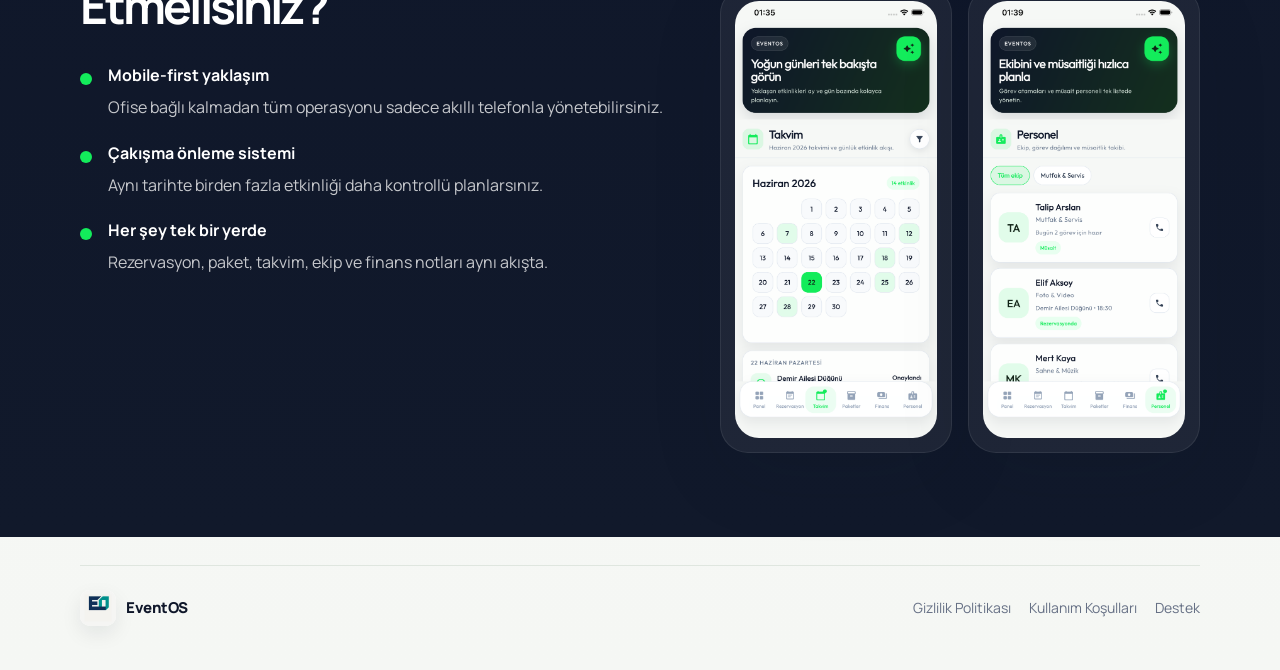
==== commit 1261ef7a: "Use app icon as site logo" ====
--- a/index.html
+++ b/index.html
@@ -66,7 +66,7 @@
     <header class="site-header">
       <div class="container nav-shell">
         <a class="brand" href="./index.html" aria-label="EventOS ana sayfa">
-          <span class="brand-mark">E</span>
+          <img class="brand-logo" src="./assets/logo.png" alt="EventOS logosu" />
           <span class="brand-text">EventOS</span>
         </a>
 
@@ -353,7 +353,7 @@
     <footer class="site-footer">
       <div class="container footer-shell">
         <a class="brand footer-brand" href="./index.html">
-          <span class="brand-mark">E</span>
+          <img class="brand-logo" src="./assets/logo.png" alt="EventOS logosu" />
           <span class="brand-text">EventOS</span>
         </a>
         <nav class="footer-links" aria-label="Alt gezinme">
--- a/assets/landing.css
+++ b/assets/landing.css
@@ -97,15 +97,13 @@
   letter-spacing: -0.03em;
 }
 
-.brand-mark {
-  width: 28px;
-  height: 28px;
-  display: grid;
-  place-items: center;
-  border-radius: 8px;
-  background: var(--green);
-  color: #041308;
-  font-size: 15px;
+.brand-logo {
+  width: 36px;
+  height: 36px;
+  object-fit: contain;
+  border-radius: 10px;
+  box-shadow: 0 8px 20px rgba(15, 23, 42, 0.08);
+  background: #fff;
 }
 
 .brand-text {
